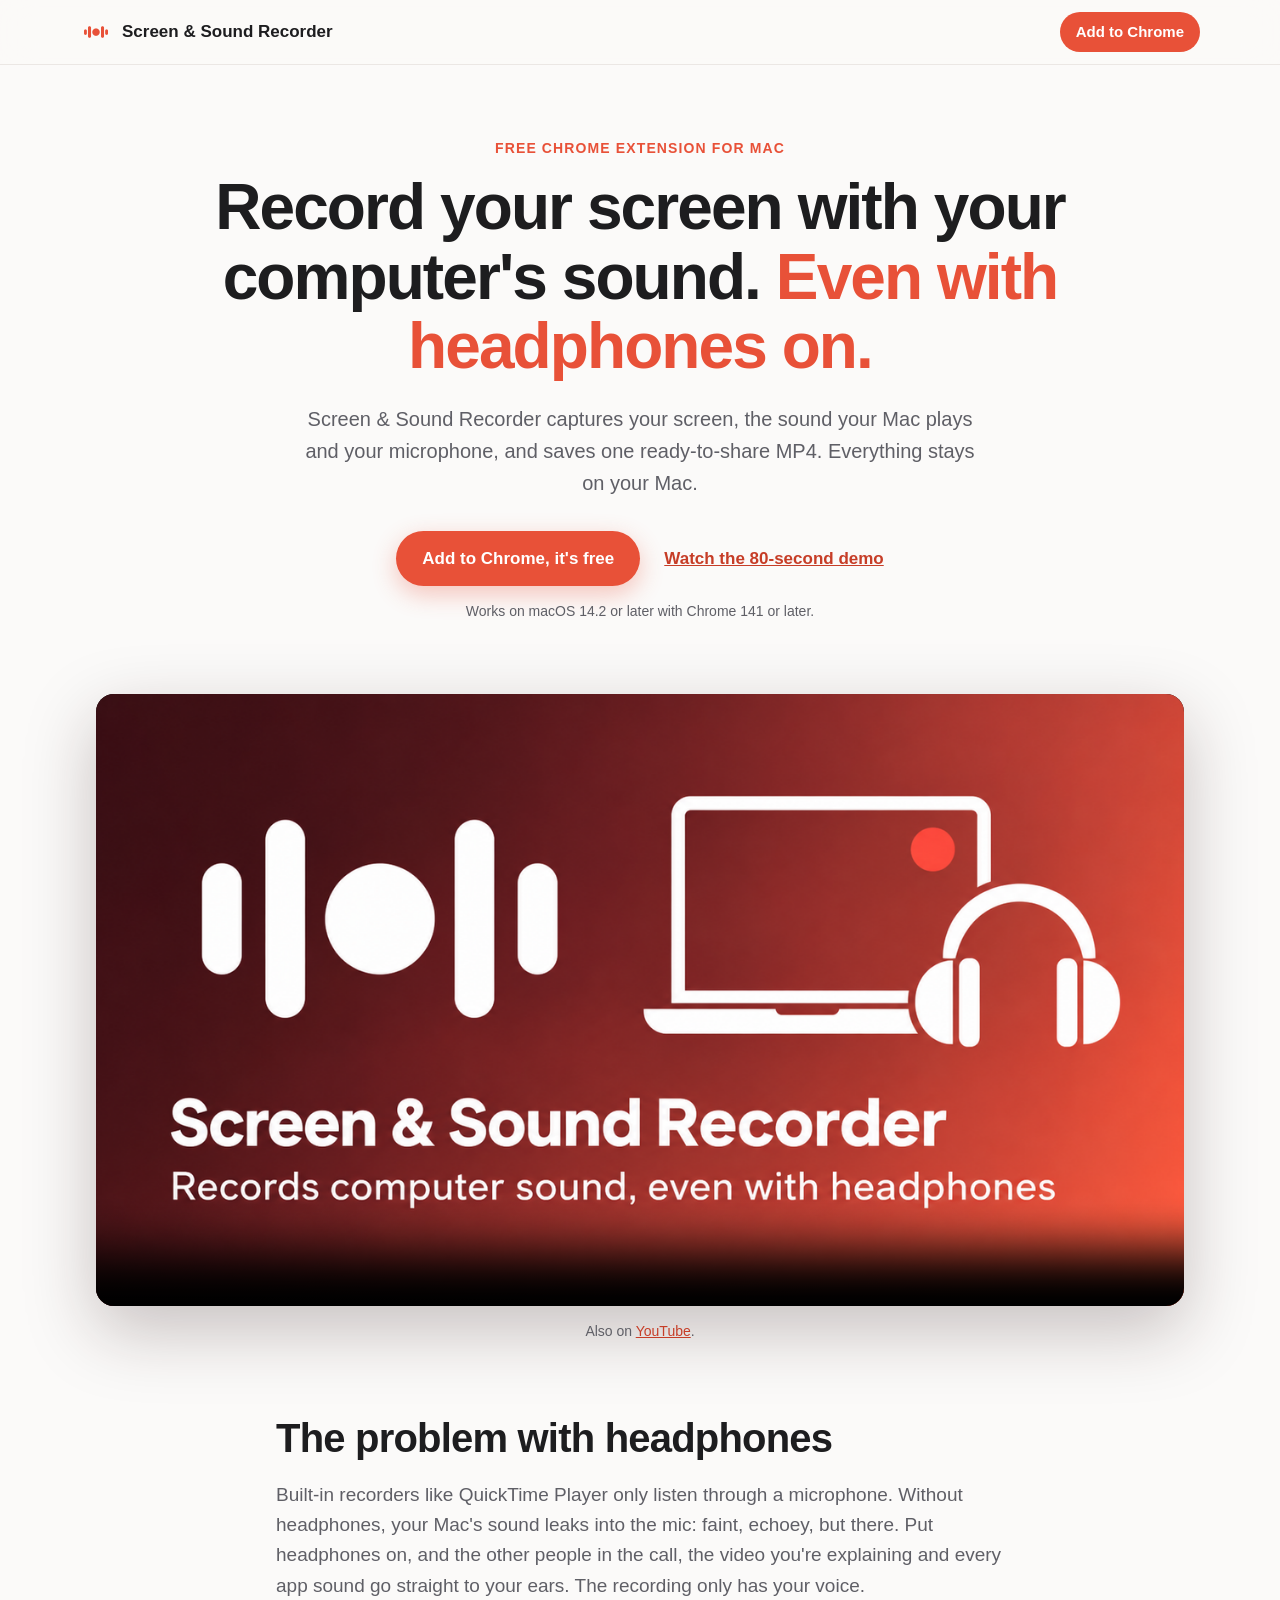
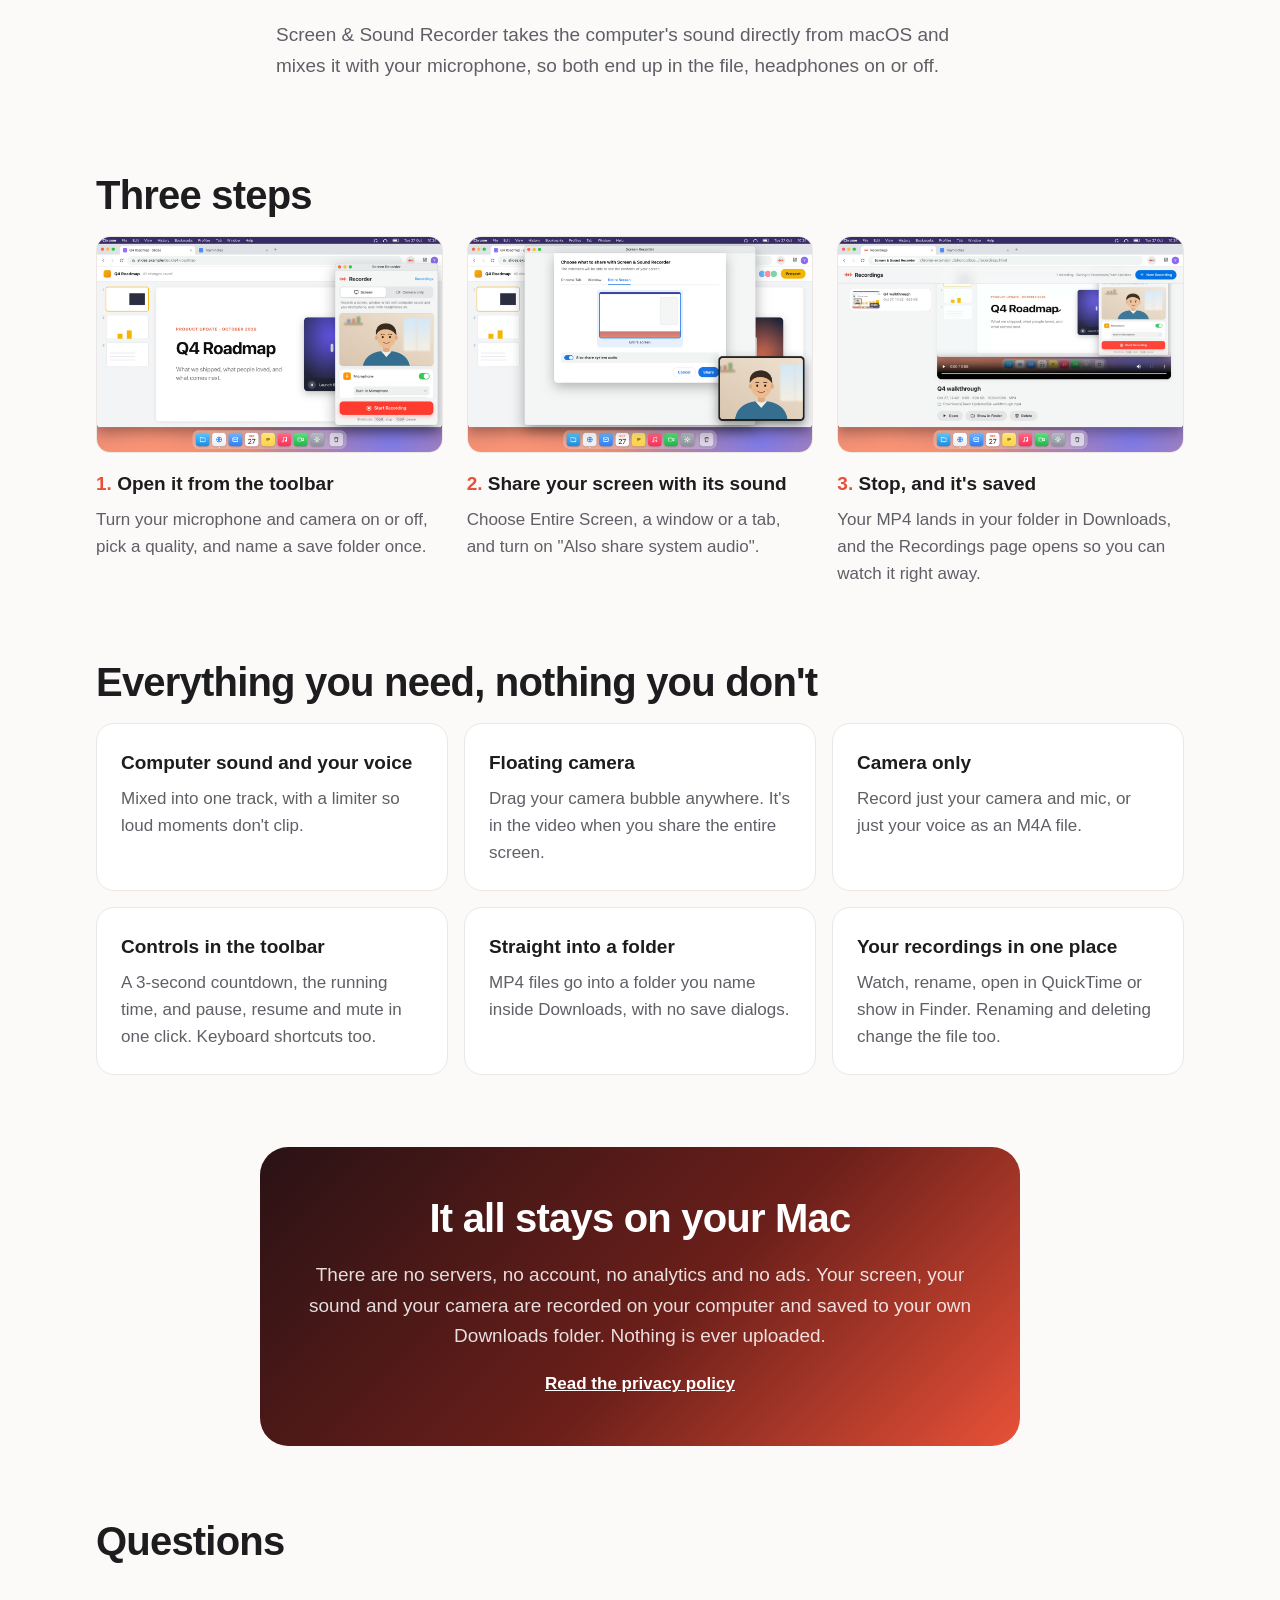
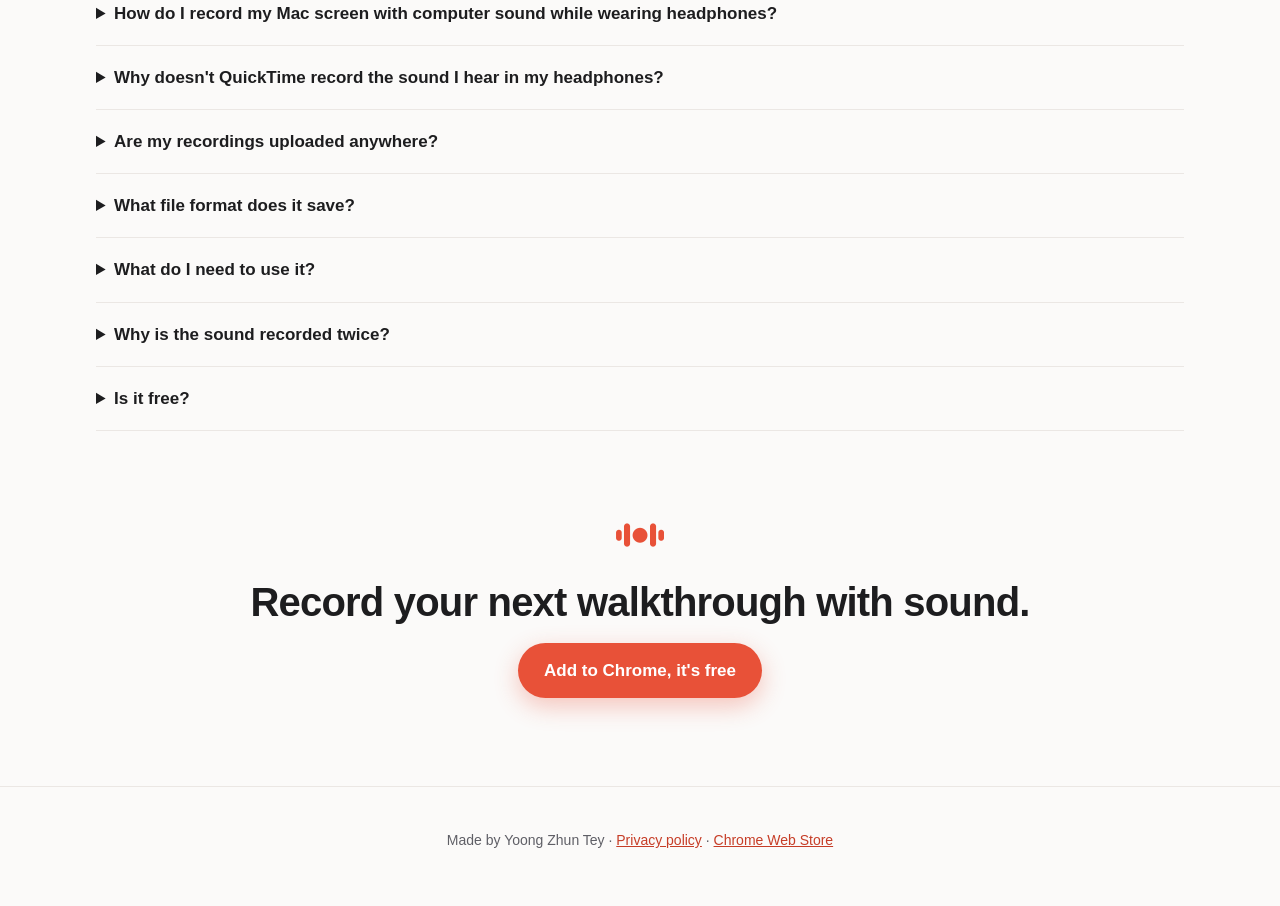
==== index.html @ b3337698 "Add the Screen & Sound Recorder landing page One page with the demo video, how it works, features, t" ====
<!doctype html>
<html lang="en">
<head>
  <meta charset="utf-8">
  <meta name="viewport" content="width=device-width, initial-scale=1">
  <title>Screen &amp; Sound Recorder: Mac Screen Recorder with Computer Sound</title>
  <meta name="description" content="A free Chrome extension for Mac that records your screen together with your computer's sound and your microphone, even with headphones on. Saves MP4 files on your Mac. Nothing is uploaded.">
  <link rel="canonical" href="https://yz-01.github.io/screen-and-sound-recorder/">
  <link rel="icon" href="assets/icon.png">
  <meta name="theme-color" content="#e85138">

  <meta property="og:type" content="website">
  <meta property="og:title" content="Screen &amp; Sound Recorder: record your Mac screen with computer sound">
  <meta property="og:description" content="Records your screen, your computer's sound and your microphone, even with headphones on. Free, and everything stays on your Mac.">
  <meta property="og:url" content="https://yz-01.github.io/screen-and-sound-recorder/">
  <meta property="og:image" content="https://yz-01.github.io/screen-and-sound-recorder/assets/og-image.png">
  <meta name="twitter:card" content="summary_large_image">

  <link rel="stylesheet" href="style.css">

  <script type="application/ld+json">
  {
    "@context": "https://schema.org",
    "@type": "SoftwareApplication",
    "name": "Screen & Sound Recorder",
    "applicationCategory": "MultimediaApplication",
    "applicationSubCategory": "Screen recorder",
    "operatingSystem": "macOS 14.2 or later, Google Chrome 141 or later",
    "description": "A Chrome extension for Mac that records the screen together with the computer's sound and the microphone, even with headphones on, and saves MP4 files on the computer.",
    "url": "https://yz-01.github.io/screen-and-sound-recorder/",
    "downloadUrl": "https://chromewebstore.google.com/detail/gemaaokegkngogofohbmpjndjohbkkob",
    "image": "https://yz-01.github.io/screen-and-sound-recorder/assets/og-image.png",
    "author": { "@type": "Person", "name": "Yoong Zhun Tey" },
    "offers": { "@type": "Offer", "price": "0", "priceCurrency": "USD" }
  }
  </script>
  <script type="application/ld+json">
  {
    "@context": "https://schema.org",
    "@type": "FAQPage",
    "mainEntity": [
      {
        "@type": "Question",
        "name": "How do I record my Mac screen with computer sound while wearing headphones?",
        "acceptedAnswer": { "@type": "Answer", "text": "Install Screen & Sound Recorder from the Chrome Web Store, click its toolbar icon, press Start Recording, choose Entire Screen in Chrome's picker and turn on Also share system audio. The computer's sound is captured directly and mixed with your microphone, so it is recorded even when it only plays in your headphones." }
      },
      {
        "@type": "Question",
        "name": "Why doesn't QuickTime record the sound I hear in my headphones?",
        "acceptedAnswer": { "@type": "Answer", "text": "QuickTime Player, and the Screenshot toolbar before macOS 27, record sound only through a microphone. With headphones on, the computer's sound never reaches the microphone, so it is missing from the recording. macOS 27 adds an Include System Audio option to the Screenshot toolbar. Screen & Sound Recorder works on macOS 14.2 and later, mixes your microphone into the same file, and adds a floating camera window." }
      },
      {
        "@type": "Question",
        "name": "Are my recordings uploaded anywhere?",
        "acceptedAnswer": { "@type": "Answer", "text": "No. Recordings are saved as files in a folder you choose inside your Downloads folder. The extension has no servers, no account, no analytics and no ads, and nothing you record is sent anywhere." }
      },
      {
        "@type": "Question",
        "name": "What file format does it save?",
        "acceptedAnswer": { "@type": "Answer", "text": "MP4 with H.264 video and AAC audio, which plays in QuickTime and almost everywhere else. Recordings with only the microphone are saved as M4A audio files." }
      },
      {
        "@type": "Question",
        "name": "What do I need to use it?",
        "acceptedAnswer": { "@type": "Answer", "text": "A Mac with macOS 14.2 or later and Google Chrome 141 or later. The first time, turn on Google Chrome in System Settings, Privacy & Security, Screen & System Audio Recording, and allow the microphone and camera if you use them." }
      },
      {
        "@type": "Question",
        "name": "Is it free?",
        "acceptedAnswer": { "@type": "Answer", "text": "Yes. Screen & Sound Recorder is free on the Chrome Web Store." }
      }
    ]
  }
  </script>
</head>
<body>
  <header class="nav">
    <a class="brand" href="./"><img src="assets/icon.png" alt="" width="32" height="32">Screen &amp; Sound Recorder</a>
    <a class="button small" href="https://chromewebstore.google.com/detail/gemaaokegkngogofohbmpjndjohbkkob">Add to Chrome</a>
  </header>

  <main>
    <section class="hero">
      <p class="eyebrow">Free Chrome extension for Mac</p>
      <h1>Record your screen with your computer's sound. <span>Even with headphones on.</span></h1>
      <p class="lede">Screen &amp; Sound Recorder captures your screen, the sound your Mac plays and your microphone, and saves one ready-to-share MP4. Everything stays on your Mac.</p>
      <div class="actions">
        <a class="button" href="https://chromewebstore.google.com/detail/gemaaokegkngogofohbmpjndjohbkkob">Add to Chrome, it's free</a>
        <a class="link" href="#demo">Watch the 80-second demo</a>
      </div>
      <p class="fine">Works on macOS 14.2 or later with Chrome 141 or later.</p>
    </section>

    <section class="demo" id="demo">
      <video controls preload="metadata" playsinline poster="assets/og-image.png">
        <source src="assets/demo.mp4" type="video/mp4">
        <track kind="captions" src="assets/demo.vtt" srclang="en" label="English" default>
      </video>
      <p class="fine">Also on <a href="https://youtu.be/bHnrD9TamWk">YouTube</a>.</p>
    </section>

    <section class="problem">
      <h2>The problem with headphones</h2>
      <p>Built-in recorders like QuickTime Player only listen through a microphone. Without headphones, your Mac's sound leaks into the mic: faint, echoey, but there. Put headphones on, and the other people in the call, the video you're explaining and every app sound go straight to your ears. The recording only has your voice.</p>
      <p>Screen &amp; Sound Recorder takes the computer's sound directly from macOS and mixes it with your microphone, so both end up in the file, headphones on or off.</p>
    </section>

    <section class="steps">
      <h2>Three steps</h2>
      <ol>
        <li><img src="assets/1-recorder.jpg" alt="The recorder window with microphone, camera, save folder and quality settings" loading="lazy" width="1280" height="800"><h3>Open it from the toolbar</h3><p>Turn your microphone and camera on or off, pick a quality, and name a save folder once.</p></li>
        <li><img src="assets/2-picker.jpg" alt="Chrome's screen picker with the Also share system audio switch turned on" loading="lazy" width="1280" height="800"><h3>Share your screen with its sound</h3><p>Choose Entire Screen, a window or a tab, and turn on "Also share system audio".</p></li>
        <li><img src="assets/5-recordings.jpg" alt="The Recordings page playing a saved recording" loading="lazy" width="1280" height="800"><h3>Stop, and it's saved</h3><p>Your MP4 lands in your folder in Downloads, and the Recordings page opens so you can watch it right away.</p></li>
      </ol>
    </section>

    <section class="features">
      <h2>Everything you need, nothing you don't</h2>
      <div class="grid">
        <div><h3>Computer sound and your voice</h3><p>Mixed into one track, with a limiter so loud moments don't clip.</p></div>
        <div><h3>Floating camera</h3><p>Drag your camera bubble anywhere. It's in the video when you share the entire screen.</p></div>
        <div><h3>Camera only</h3><p>Record just your camera and mic, or just your voice as an M4A file.</p></div>
        <div><h3>Controls in the toolbar</h3><p>A 3-second countdown, the running time, and pause, resume and mute in one click. Keyboard shortcuts too.</p></div>
        <div><h3>Straight into a folder</h3><p>MP4 files go into a folder you name inside Downloads, with no save dialogs.</p></div>
        <div><h3>Your recordings in one place</h3><p>Watch, rename, open in QuickTime or show in Finder. Renaming and deleting change the file too.</p></div>
      </div>
    </section>

    <section class="private">
      <h2>It all stays on your Mac</h2>
      <p>There are no servers, no account, no analytics and no ads. Your screen, your sound and your camera are recorded on your computer and saved to your own Downloads folder. Nothing is ever uploaded.</p>
      <a class="link" href="https://yz-01.github.io/chrome-extension-privacy/screen-and-sound-recorder.html">Read the privacy policy</a>
    </section>

    <section class="faq">
      <h2>Questions</h2>
      <details><summary>How do I record my Mac screen with computer sound while wearing headphones?</summary><p>Install Screen &amp; Sound Recorder, click its toolbar icon and press Start Recording. In Chrome's picker, choose Entire Screen and turn on "Also share system audio". The computer's sound is captured directly and mixed with your microphone, so it's recorded even when it only plays in your headphones.</p></details>
      <details><summary>Why doesn't QuickTime record the sound I hear in my headphones?</summary><p>QuickTime Player, and the Screenshot toolbar before macOS 27, record sound only through a microphone. With headphones on, the computer's sound never reaches the microphone. macOS 27 adds an "Include System Audio" option to the Screenshot toolbar. Screen &amp; Sound Recorder works on macOS 14.2 and later, mixes your microphone into the same file, and adds a floating camera window.</p></details>
      <details><summary>Are my recordings uploaded anywhere?</summary><p>No. Recordings are saved as files in a folder you choose inside Downloads. Nothing you record is sent anywhere.</p></details>
      <details><summary>What file format does it save?</summary><p>MP4 with H.264 video and AAC audio, which plays in QuickTime and almost everywhere else. Microphone-only recordings are saved as M4A.</p></details>
      <details><summary>What do I need to use it?</summary><p>A Mac with macOS 14.2 or later and Google Chrome 141 or later. The first time, turn on Google Chrome in System Settings → Privacy &amp; Security → Screen &amp; System Audio Recording, and allow the microphone and camera if you use them.</p></details>
      <details><summary>Why is the sound recorded twice?</summary><p>With the microphone on and sound playing through your speakers, the mic hears the speakers too. Headphones give the cleanest result.</p></details>
      <details><summary>Is it free?</summary><p>Yes, it's free on the Chrome Web Store.</p></details>
    </section>

    <section class="cta">
      <img src="assets/icon.png" alt="" width="64" height="64">
      <h2>Record your next walkthrough with sound.</h2>
      <a class="button" href="https://chromewebstore.google.com/detail/gemaaokegkngogofohbmpjndjohbkkob">Add to Chrome, it's free</a>
    </section>
  </main>

  <footer>
    <p>Made by Yoong Zhun Tey · <a href="https://yz-01.github.io/chrome-extension-privacy/screen-and-sound-recorder.html">Privacy policy</a> · <a href="https://chromewebstore.google.com/detail/gemaaokegkngogofohbmpjndjohbkkob">Chrome Web Store</a></p>
  </footer>
</body>
</html>
---- style.css ----
:root {
  color-scheme: light dark;
  --bg: #fbfaf9;
  --surface: #ffffff;
  --text: #1d1d1f;
  --muted: #5f5f66;
  --line: #ebe7e4;
  --coral: #e85138;
  --coral-dark: #c63d27;
  --maroon: #2a1215;
  --radius: 18px;
}

@media (prefers-color-scheme: dark) {
  :root {
    --bg: #141213;
    --surface: #1e1b1c;
    --text: #f5f3f2;
    --muted: #a8a3a1;
    --line: #2f2a2b;
    --coral: #ff6b4f;
    --coral-dark: #ff8a73;
  }
}

* {
  box-sizing: border-box;
}

html {
  scroll-behavior: smooth;
}

body {
  margin: 0;
  background: var(--bg);
  color: var(--text);
  font: 17px/1.6 -apple-system, BlinkMacSystemFont, "SF Pro Text", "Segoe UI", Roboto, sans-serif;
  -webkit-font-smoothing: antialiased;
}

a {
  color: var(--coral-dark);
}

img,
video {
  display: block;
  max-width: 100%;
  height: auto;
}

.nav {
  position: sticky;
  top: 0;
  z-index: 5;
  display: flex;
  align-items: center;
  justify-content: space-between;
  gap: 16px;
  padding: 12px max(16px, calc((100vw - 1120px) / 2));
  background: color-mix(in srgb, var(--bg) 86%, transparent);
  backdrop-filter: saturate(180%) blur(16px);
  border-bottom: 1px solid var(--line);
}

.brand {
  display: flex;
  align-items: center;
  gap: 10px;
  color: var(--text);
  font-weight: 700;
  text-decoration: none;
}

main > section {
  max-width: 1120px;
  margin: 0 auto;
  padding: 72px 16px 0;
}

.hero {
  text-align: center;
}

.eyebrow {
  margin: 0 0 14px;
  color: var(--coral);
  font-size: 14px;
  font-weight: 700;
  letter-spacing: 0.08em;
  text-transform: uppercase;
}

h1 {
  max-width: 880px;
  margin: 0 auto;
  font-size: clamp(36px, 6vw, 64px);
  line-height: 1.08;
  letter-spacing: -0.03em;
}

h1 span {
  color: var(--coral);
}

h2 {
  margin: 0 0 18px;
  font-size: clamp(28px, 4vw, 40px);
  line-height: 1.15;
  letter-spacing: -0.02em;
}

h3 {
  margin: 0 0 6px;
  font-size: 19px;
}

.lede {
  max-width: 680px;
  margin: 22px auto 0;
  color: var(--muted);
  font-size: 20px;
}

.actions {
  display: flex;
  flex-wrap: wrap;
  align-items: center;
  justify-content: center;
  gap: 14px 24px;
  margin-top: 32px;
}

.button {
  display: inline-block;
  padding: 14px 26px;
  border-radius: 999px;
  background: var(--coral);
  color: #fff;
  font-weight: 700;
  text-decoration: none;
  box-shadow: 0 8px 24px color-mix(in srgb, var(--coral) 32%, transparent);
  transition: transform 120ms ease, filter 120ms ease;
}

.button:hover {
  filter: brightness(1.06);
  transform: translateY(-1px);
}

.button.small {
  flex: none;
  padding: 8px 16px;
  font-size: 15px;
  white-space: nowrap;
  box-shadow: none;
}

.link {
  font-weight: 600;
}

.fine {
  margin: 14px 0 0;
  color: var(--muted);
  font-size: 14px;
}

.demo {
  text-align: center;
}

.demo video {
  width: 100%;
  border-radius: var(--radius);
  background: #000;
  box-shadow: 0 24px 70px rgba(42, 18, 21, 0.25);
}

.problem,
.private {
  max-width: 760px !important;
}

.problem p,
.private p {
  color: var(--muted);
  font-size: 19px;
}

.steps ol {
  display: grid;
  grid-template-columns: repeat(3, minmax(0, 1fr));
  gap: 24px;
  margin: 0;
  padding: 0;
  list-style: none;
  counter-reset: step;
}

.steps li {
  counter-increment: step;
}

.steps img {
  margin-bottom: 16px;
  border: 1px solid var(--line);
  border-radius: 14px;
}

.steps h3::before {
  content: counter(step) ". ";
  color: var(--coral);
}

.steps p,
.grid p {
  margin: 0;
  color: var(--muted);
}

.grid {
  display: grid;
  grid-template-columns: repeat(3, minmax(0, 1fr));
  gap: 16px;
}

.grid > div {
  padding: 24px;
  border: 1px solid var(--line);
  border-radius: var(--radius);
  background: var(--surface);
}

.private {
  padding: 48px 32px !important;
  margin-top: 72px !important;
  border-radius: 28px;
  background: linear-gradient(135deg, var(--maroon), #6b1f1a 55%, var(--coral));
  color: #fff;
  text-align: center;
}

.private p {
  color: rgba(255, 255, 255, 0.86);
}

.private .link {
  color: #fff;
}

.faq details {
  border-bottom: 1px solid var(--line);
}

.faq summary {
  padding: 18px 0;
  font-weight: 650;
  cursor: pointer;
}

.faq details p {
  margin: 0 0 20px;
  color: var(--muted);
}

.cta {
  display: flex;
  flex-direction: column;
  align-items: center;
  text-align: center;
}

.cta img {
  margin-bottom: 12px;
}

footer {
  margin-top: 88px;
  padding: 28px 16px 40px;
  border-top: 1px solid var(--line);
  color: var(--muted);
  font-size: 14px;
  text-align: center;
}

@media (max-width: 820px) {
  .brand {
    font-size: 15px;
    line-height: 1.2;
  }

  .steps ol,
  .grid {
    grid-template-columns: minmax(0, 1fr);
  }

  main > section {
    padding-top: 56px;
  }

  .private {
    margin: 56px 16px 0 !important;
    padding: 36px 22px !important;
  }
}
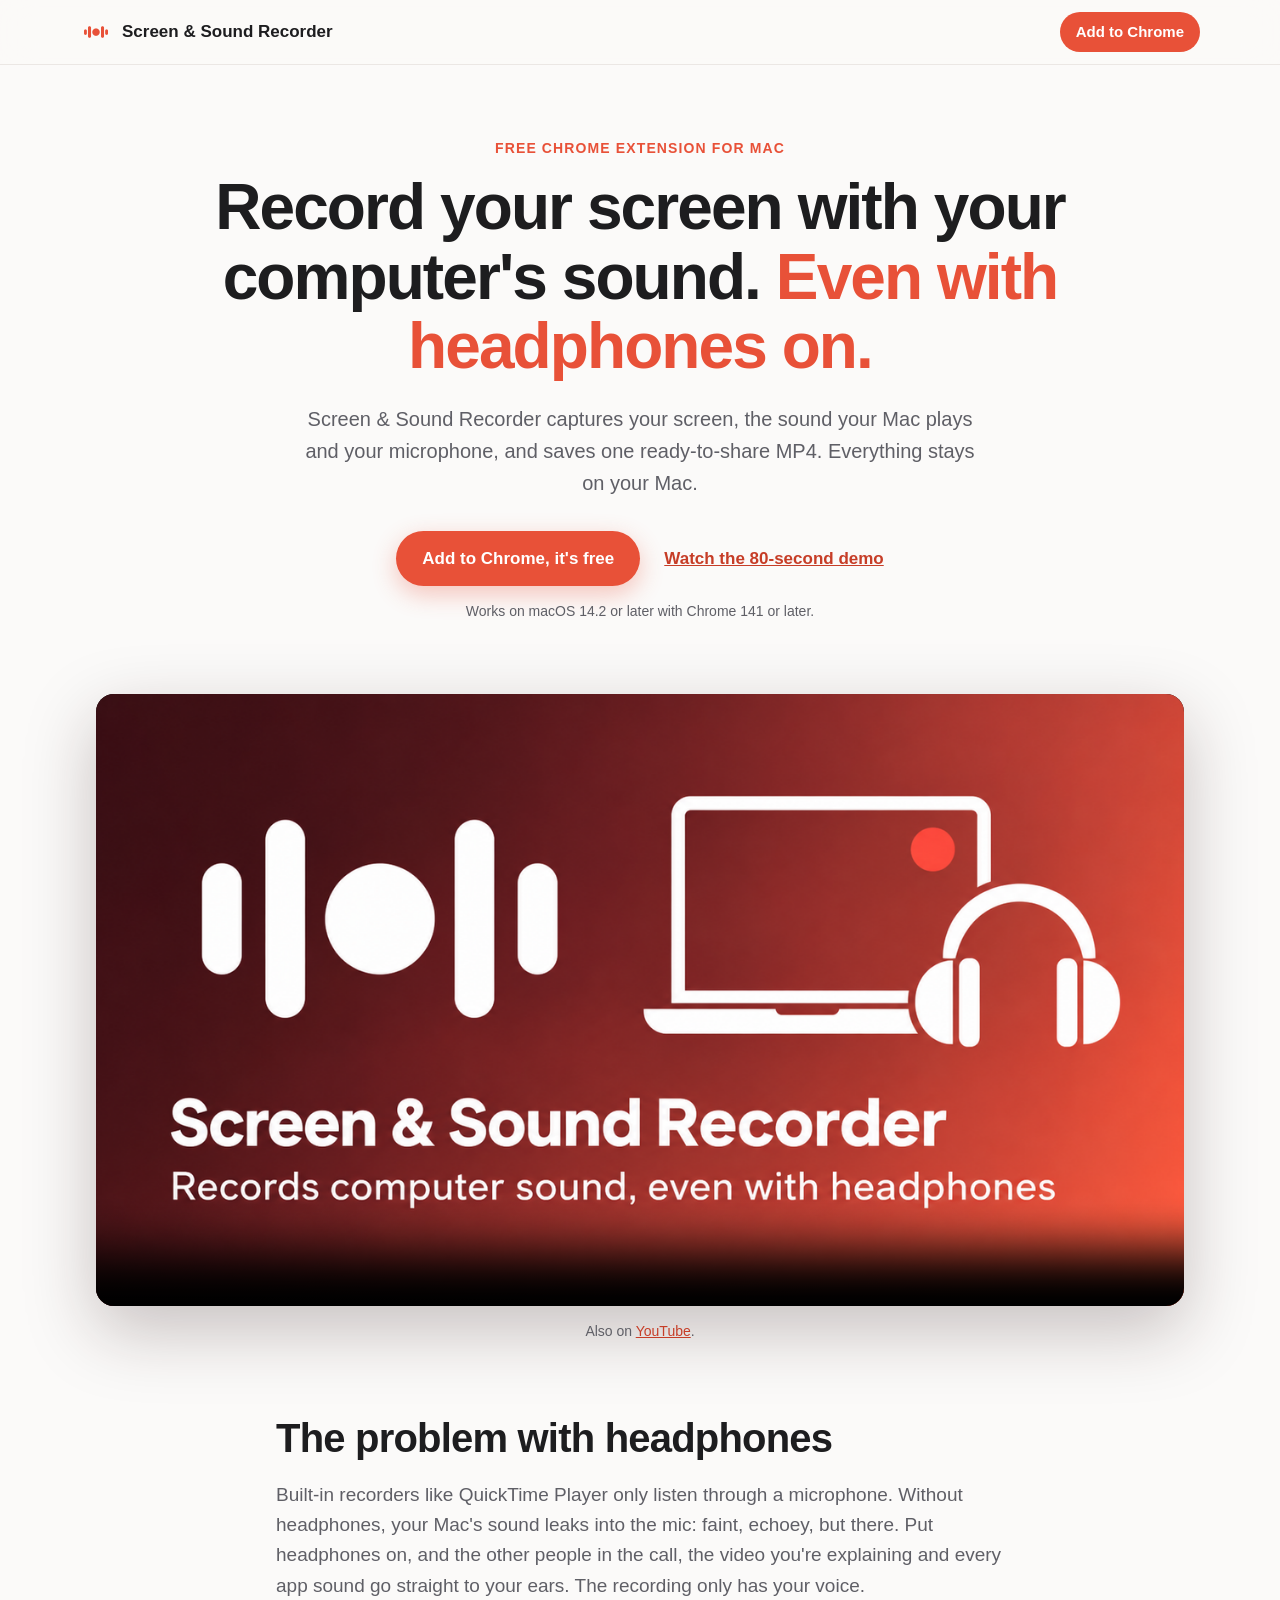
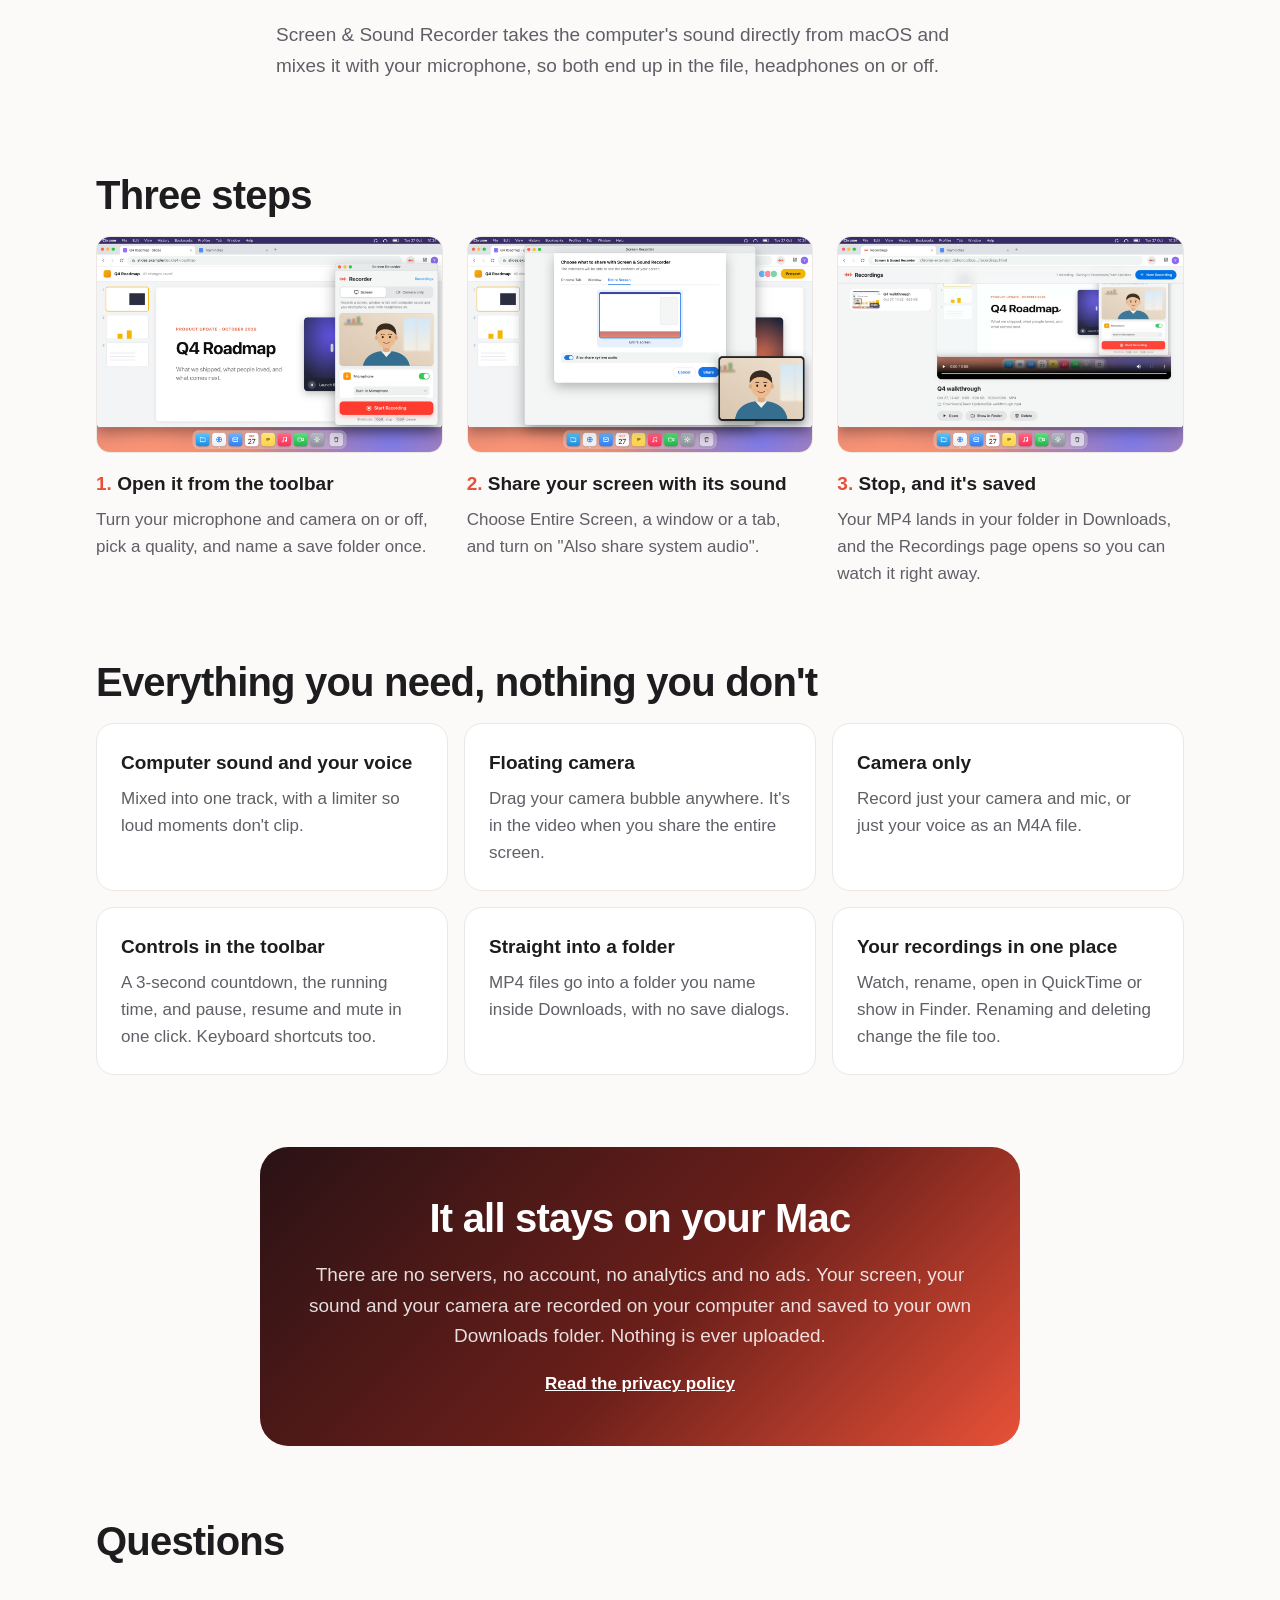
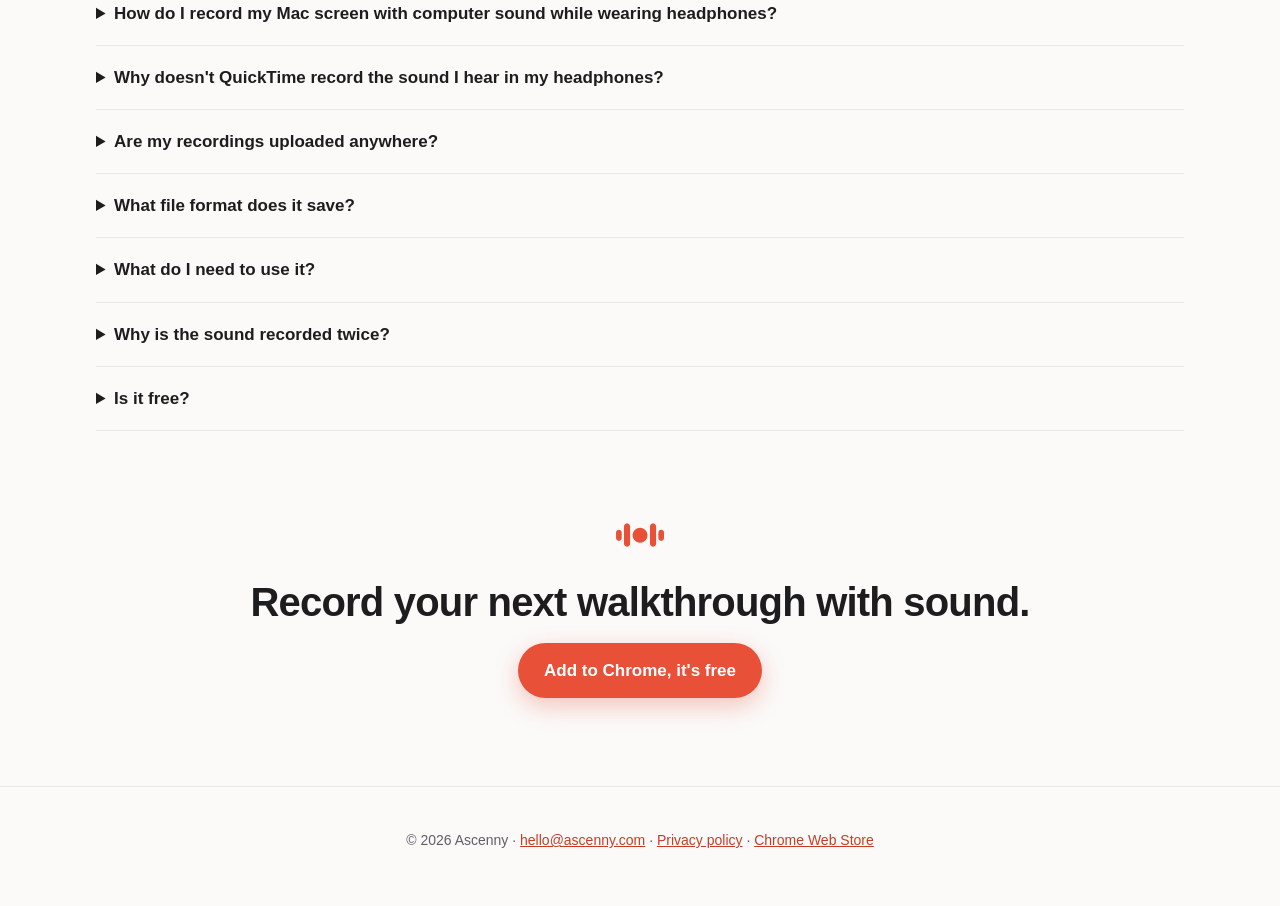
==== commit 63deaa6e: "Move the site to recorder.ascenny.com and add the privacy policy page" ====
--- a/index.html
+++ b/index.html
@@ -5,15 +5,19 @@
   <meta name="viewport" content="width=device-width, initial-scale=1">
   <title>Screen &amp; Sound Recorder: Mac Screen Recorder with Computer Sound</title>
   <meta name="description" content="A free Chrome extension for Mac that records your screen together with your computer's sound and your microphone, even with headphones on. Saves MP4 files on your Mac. Nothing is uploaded.">
-  <link rel="canonical" href="https://yz-01.github.io/screen-and-sound-recorder/">
+  <link rel="canonical" href="https://recorder.ascenny.com/">
   <link rel="icon" href="assets/icon.png">
   <meta name="theme-color" content="#e85138">
+  <meta name="google-site-verification" content="YSQ5Jq_ml2Qtj5ojfjrt6Lt0r9lwk-wm19f7A6BA2YM">
+  <script>
+    if (location.hostname === 'yz-01.github.io') location.replace('https://recorder.ascenny.com' + location.pathname.replace(/^\/screen-and-sound-recorder/, '') + location.hash);
+  </script>
 
   <meta property="og:type" content="website">
   <meta property="og:title" content="Screen &amp; Sound Recorder: record your Mac screen with computer sound">
   <meta property="og:description" content="Records your screen, your computer's sound and your microphone, even with headphones on. Free, and everything stays on your Mac.">
-  <meta property="og:url" content="https://yz-01.github.io/screen-and-sound-recorder/">
-  <meta property="og:image" content="https://yz-01.github.io/screen-and-sound-recorder/assets/og-image.png">
+  <meta property="og:url" content="https://recorder.ascenny.com/">
+  <meta property="og:image" content="https://recorder.ascenny.com/assets/og-image.png">
   <meta name="twitter:card" content="summary_large_image">
 
   <link rel="stylesheet" href="style.css">
@@ -27,10 +31,11 @@
     "applicationSubCategory": "Screen recorder",
     "operatingSystem": "macOS 14.2 or later, Google Chrome 141 or later",
     "description": "A Chrome extension for Mac that records the screen together with the computer's sound and the microphone, even with headphones on, and saves MP4 files on the computer.",
-    "url": "https://yz-01.github.io/screen-and-sound-recorder/",
+    "url": "https://recorder.ascenny.com/",
     "downloadUrl": "https://chromewebstore.google.com/detail/gemaaokegkngogofohbmpjndjohbkkob",
-    "image": "https://yz-01.github.io/screen-and-sound-recorder/assets/og-image.png",
+    "image": "https://recorder.ascenny.com/assets/og-image.png",
     "author": { "@type": "Person", "name": "Yoong Zhun Tey" },
+    "publisher": { "@type": "Organization", "name": "Ascenny", "email": "hello@ascenny.com" },
     "offers": { "@type": "Offer", "price": "0", "priceCurrency": "USD" }
   }
   </script>
@@ -129,7 +134,7 @@
     <section class="private">
       <h2>It all stays on your Mac</h2>
       <p>There are no servers, no account, no analytics and no ads. Your screen, your sound and your camera are recorded on your computer and saved to your own Downloads folder. Nothing is ever uploaded.</p>
-      <a class="link" href="https://yz-01.github.io/chrome-extension-privacy/screen-and-sound-recorder.html">Read the privacy policy</a>
+      <a class="link" href="/privacy">Read the privacy policy</a>
     </section>
 
     <section class="faq">
@@ -151,7 +156,7 @@
   </main>
 
   <footer>
-    <p>Made by Yoong Zhun Tey · <a href="https://yz-01.github.io/chrome-extension-privacy/screen-and-sound-recorder.html">Privacy policy</a> · <a href="https://chromewebstore.google.com/detail/gemaaokegkngogofohbmpjndjohbkkob">Chrome Web Store</a></p>
+    <p>© 2026 Ascenny · <a href="mailto:hello@ascenny.com">hello@ascenny.com</a> · <a href="/privacy">Privacy policy</a> · <a href="https://chromewebstore.google.com/detail/gemaaokegkngogofohbmpjndjohbkkob">Chrome Web Store</a></p>
   </footer>
 </body>
 </html>
--- a/style.css
+++ b/style.css
@@ -276,6 +276,54 @@
   margin-bottom: 12px;
 }
 
+.doc {
+  max-width: 760px;
+  margin: 0 auto;
+  padding: 56px 16px 0;
+}
+
+.doc h1 {
+  margin: 0;
+  font-size: clamp(32px, 5vw, 44px);
+}
+
+.doc h2 {
+  margin: 40px 0 12px;
+  font-size: 24px;
+}
+
+.doc .updated {
+  margin: 10px 0 28px;
+  color: var(--muted);
+  font-size: 15px;
+}
+
+.doc li {
+  margin: 6px 0;
+}
+
+.doc .table {
+  overflow-x: auto;
+}
+
+.doc table {
+  width: 100%;
+  border-collapse: collapse;
+  font-size: 15px;
+}
+
+.doc th,
+.doc td {
+  padding: 10px 12px;
+  border: 1px solid var(--line);
+  text-align: left;
+  vertical-align: top;
+}
+
+.doc th {
+  background: var(--surface);
+}
+
 footer {
   margin-top: 88px;
   padding: 28px 16px 40px;
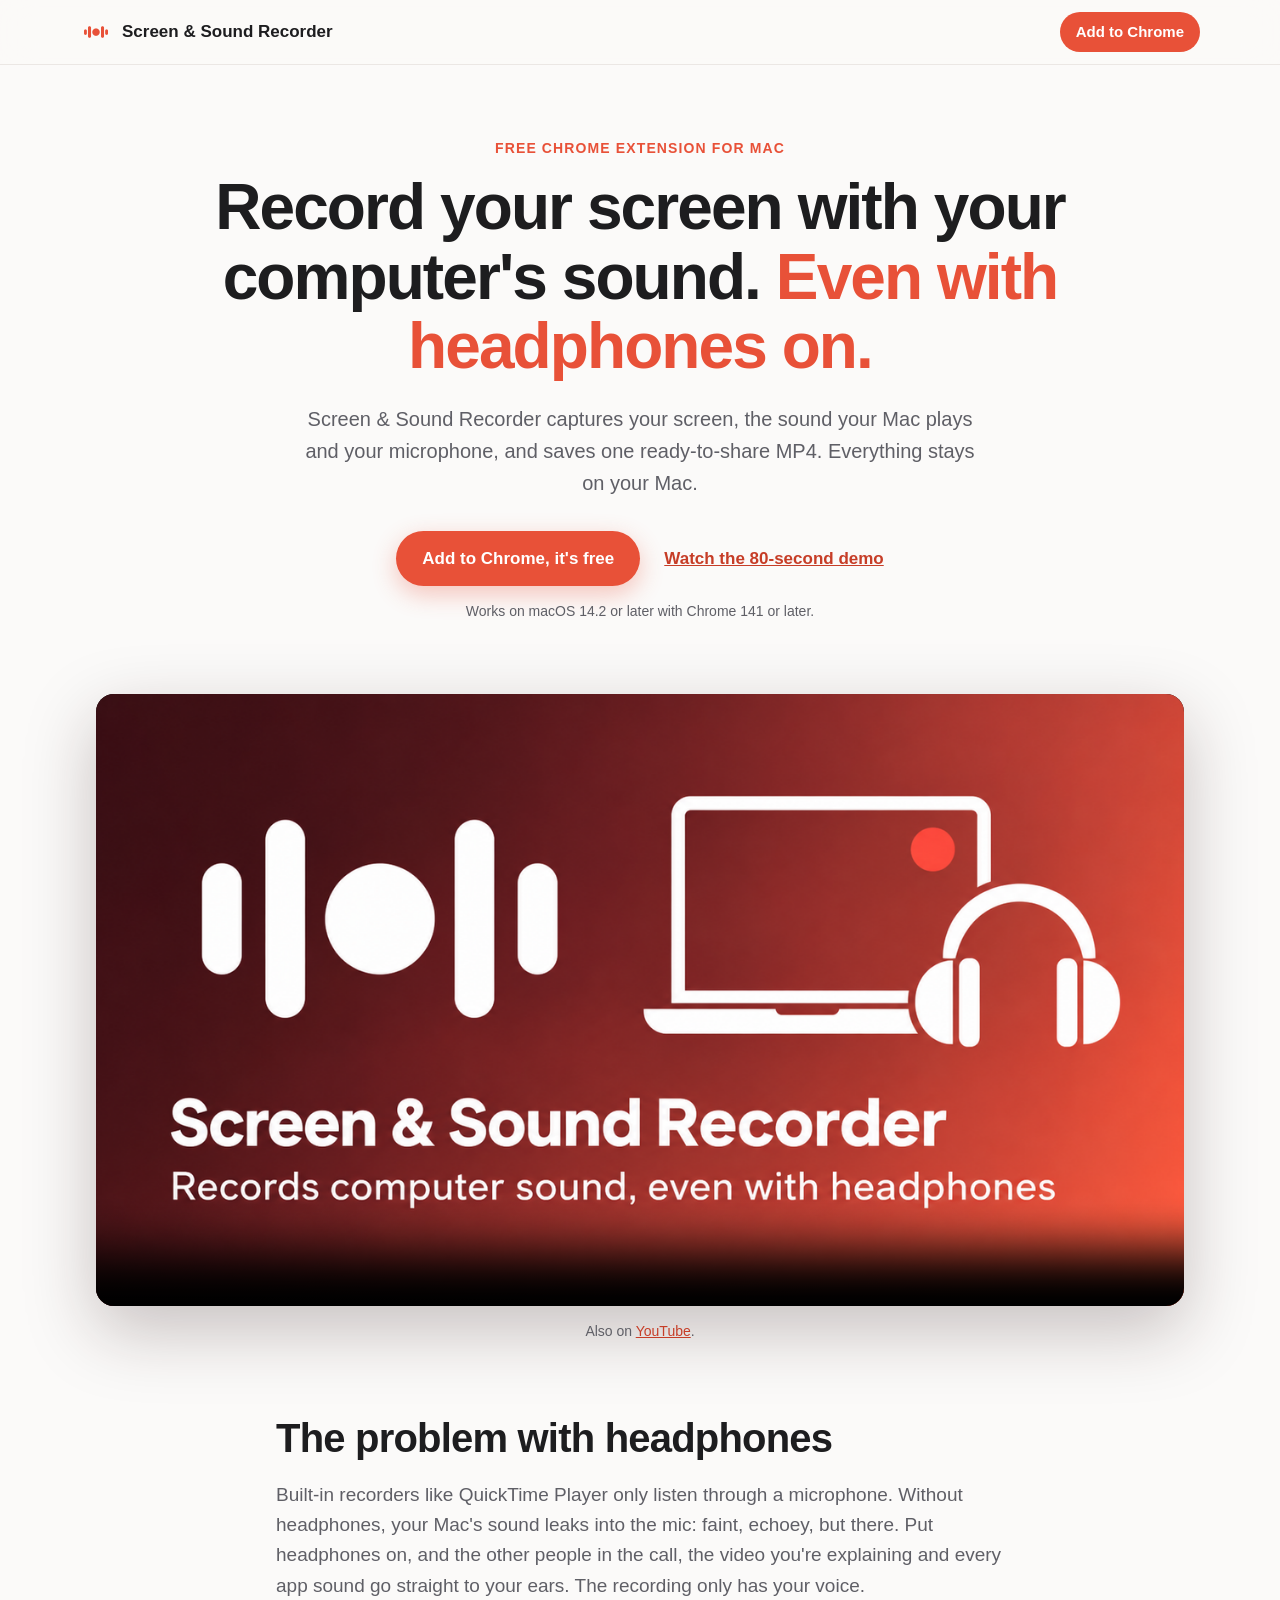
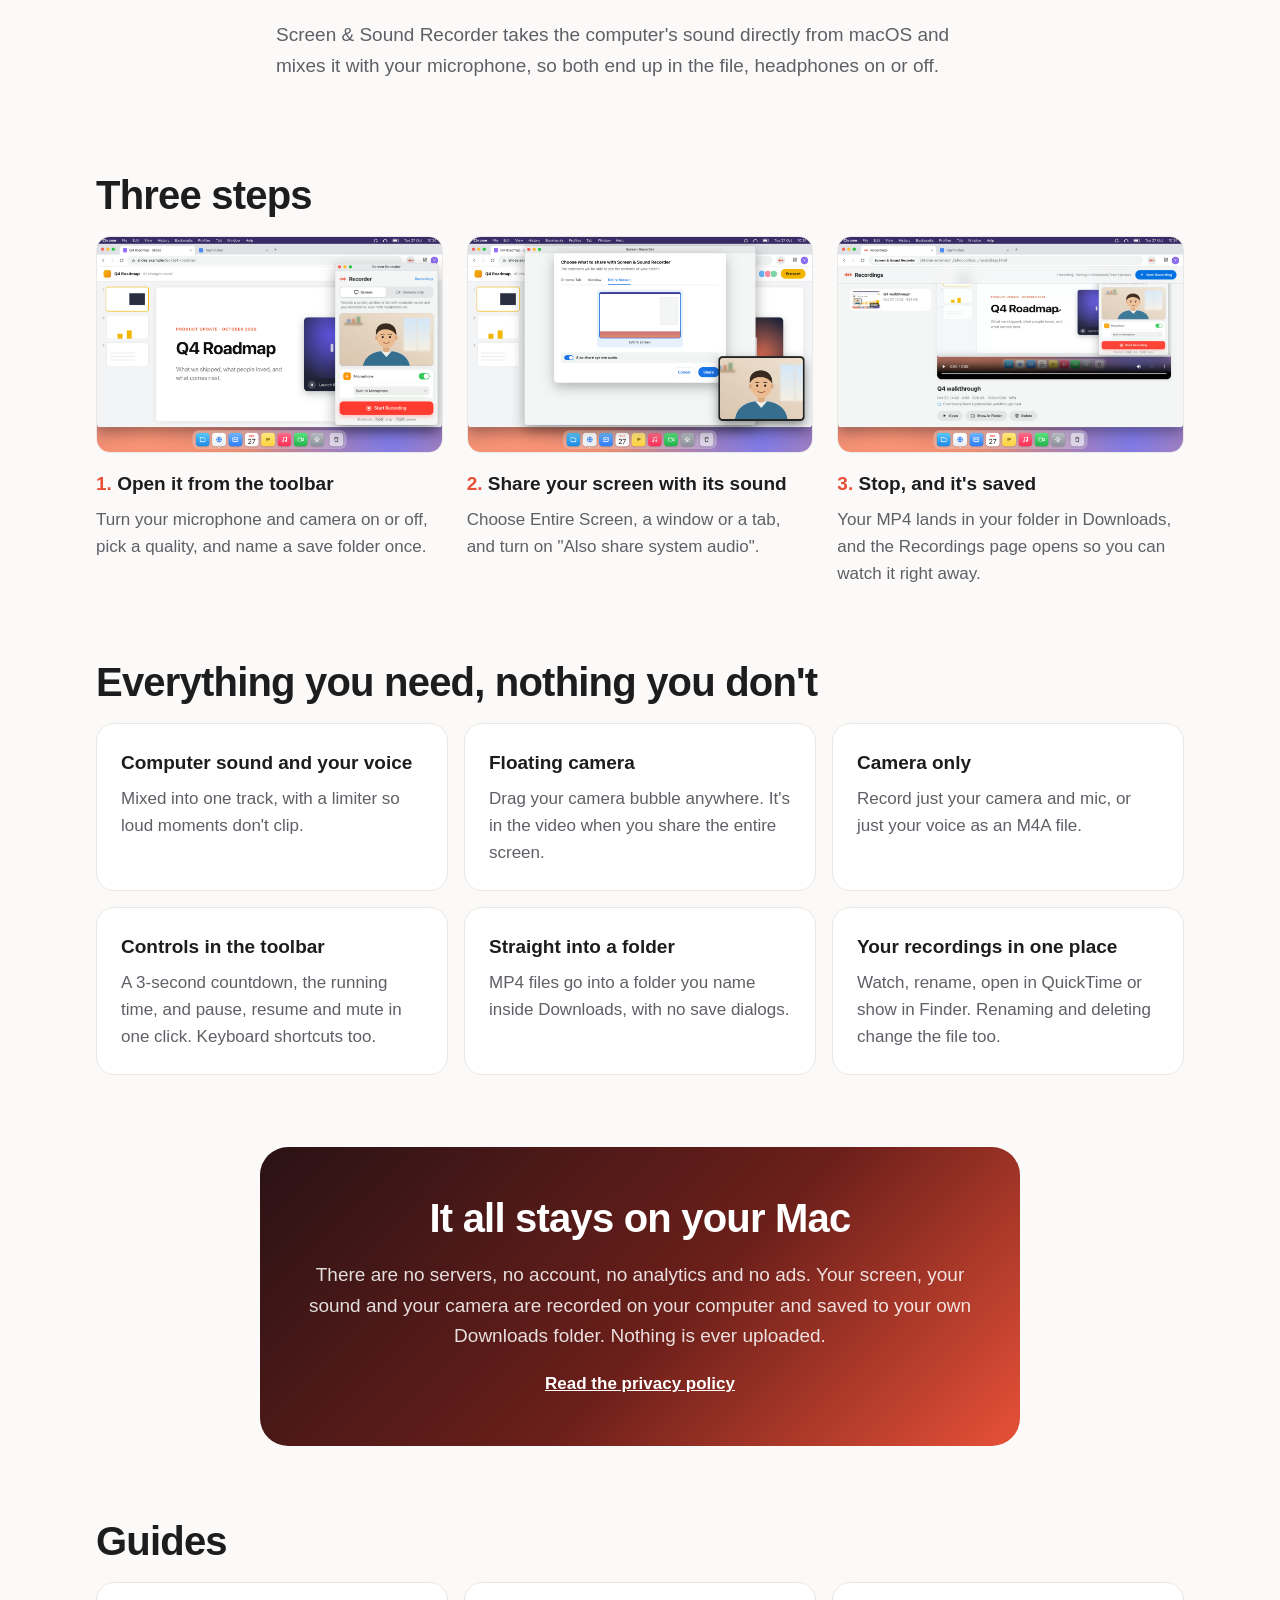
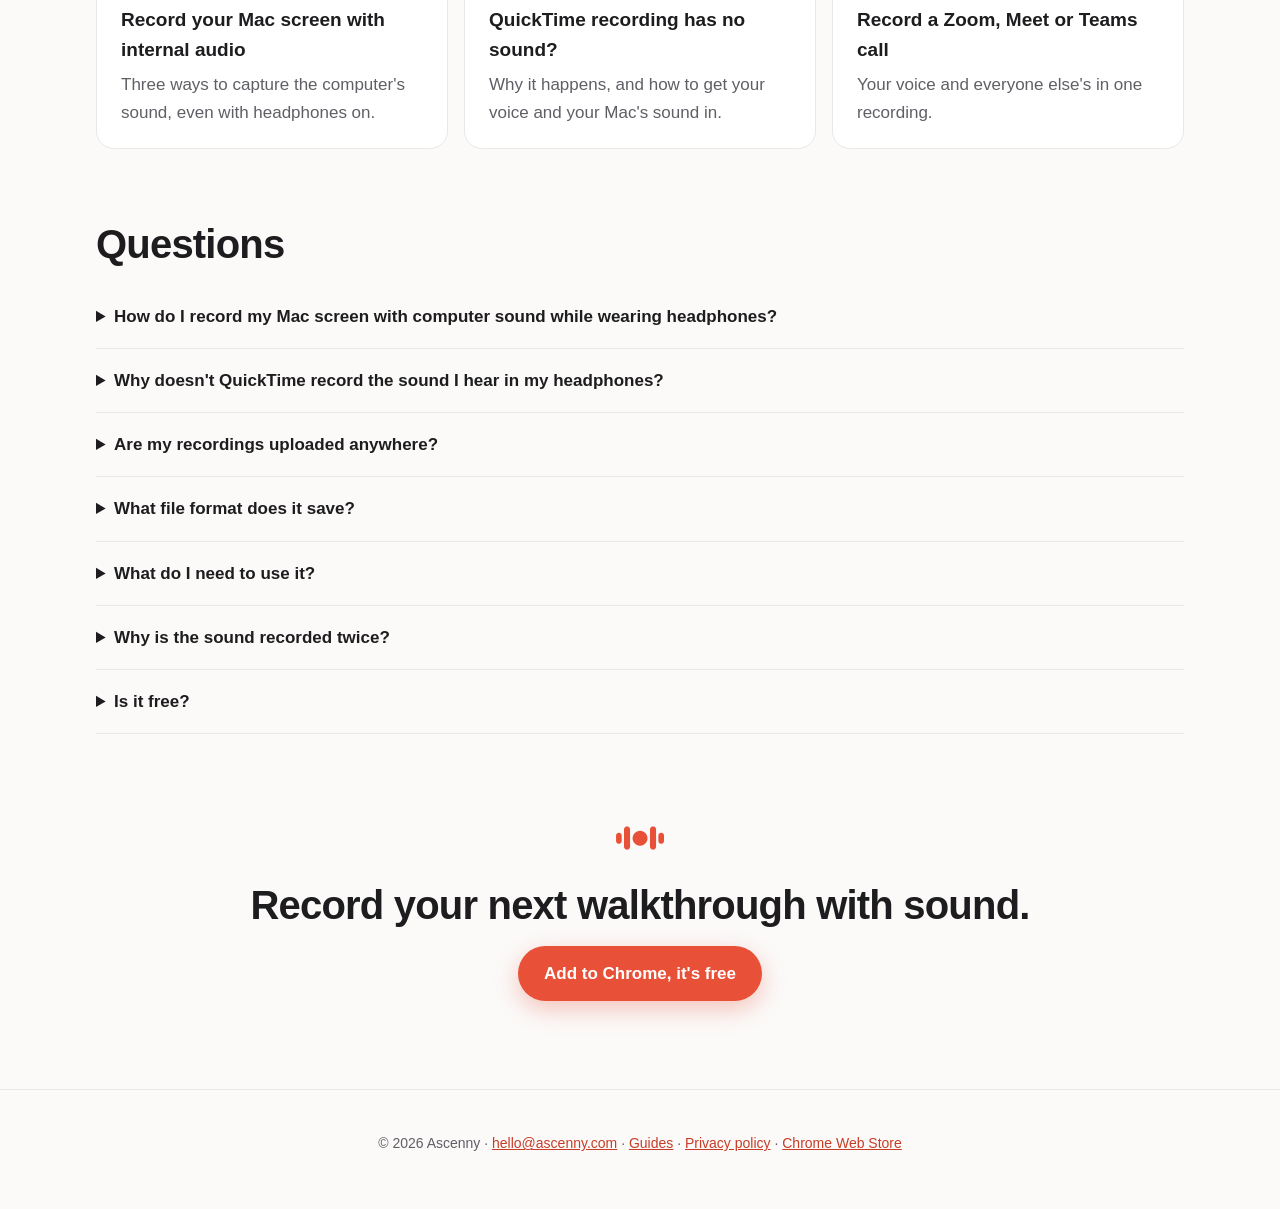
==== commit 5144b342: "Add three guides on recording a Mac screen with sound" ====
--- a/index.html
+++ b/index.html
@@ -8,10 +8,6 @@
   <link rel="canonical" href="https://recorder.ascenny.com/">
   <link rel="icon" href="assets/icon.png">
   <meta name="theme-color" content="#e85138">
-  <meta name="google-site-verification" content="YSQ5Jq_ml2Qtj5ojfjrt6Lt0r9lwk-wm19f7A6BA2YM">
-  <script>
-    if (location.hostname === 'yz-01.github.io') location.replace('https://recorder.ascenny.com' + location.pathname.replace(/^\/screen-and-sound-recorder/, '') + location.hash);
-  </script>
 
   <meta property="og:type" content="website">
   <meta property="og:title" content="Screen &amp; Sound Recorder: record your Mac screen with computer sound">
@@ -137,6 +133,15 @@
       <a class="link" href="/privacy">Read the privacy policy</a>
     </section>
 
+    <section class="guides">
+      <h2>Guides</h2>
+      <div class="grid">
+        <a class="card" href="/guides/record-mac-screen-with-internal-audio"><h3>Record your Mac screen with internal audio</h3><p>Three ways to capture the computer's sound, even with headphones on.</p></a>
+        <a class="card" href="/guides/quicktime-screen-recording-no-sound"><h3>QuickTime recording has no sound?</h3><p>Why it happens, and how to get your voice and your Mac's sound in.</p></a>
+        <a class="card" href="/guides/record-video-call-on-mac"><h3>Record a Zoom, Meet or Teams call</h3><p>Your voice and everyone else's in one recording.</p></a>
+      </div>
+    </section>
+
     <section class="faq">
       <h2>Questions</h2>
       <details><summary>How do I record my Mac screen with computer sound while wearing headphones?</summary><p>Install Screen &amp; Sound Recorder, click its toolbar icon and press Start Recording. In Chrome's picker, choose Entire Screen and turn on "Also share system audio". The computer's sound is captured directly and mixed with your microphone, so it's recorded even when it only plays in your headphones.</p></details>
@@ -156,7 +161,7 @@
   </main>
 
   <footer>
-    <p>© 2026 Ascenny · <a href="mailto:hello@ascenny.com">hello@ascenny.com</a> · <a href="/privacy">Privacy policy</a> · <a href="https://chromewebstore.google.com/detail/gemaaokegkngogofohbmpjndjohbkkob">Chrome Web Store</a></p>
+    <p>© 2026 Ascenny · <a href="mailto:hello@ascenny.com">hello@ascenny.com</a> · <a href="/guides">Guides</a> · <a href="/privacy">Privacy policy</a> · <a href="https://chromewebstore.google.com/detail/gemaaokegkngogofohbmpjndjohbkkob">Chrome Web Store</a></p>
   </footer>
 </body>
 </html>
--- a/style.css
+++ b/style.css
@@ -324,6 +324,89 @@
   background: var(--surface);
 }
 
+.doc h3 {
+  margin: 24px 0 6px;
+}
+
+.doc ol li,
+.doc ul li {
+  margin: 8px 0;
+}
+
+.crumbs {
+  margin: 0 0 12px;
+  font-size: 15px;
+  font-weight: 600;
+}
+
+.crumbs a {
+  text-decoration: none;
+}
+
+.answer {
+  margin: 0 0 8px;
+  padding: 4px 22px;
+  border-left: 4px solid var(--coral);
+  border-radius: 12px;
+  background: var(--surface);
+}
+
+.cta-box {
+  margin: 48px 0 8px;
+  padding: 32px 24px;
+  border-radius: 24px;
+  background: linear-gradient(135deg, var(--maroon), #6b1f1a 55%, var(--coral));
+  color: #fff;
+  text-align: center;
+}
+
+.cta-box h2 {
+  margin: 0 0 8px;
+}
+
+.cta-box p {
+  margin: 0 0 20px;
+  color: rgba(255, 255, 255, 0.86);
+}
+
+.cta-box .button {
+  background: #fff;
+  color: var(--maroon);
+  box-shadow: none;
+}
+
+.guide-list {
+  display: grid;
+  gap: 14px;
+}
+
+.guide-list a,
+.grid a.card {
+  display: block;
+  padding: 22px 24px;
+  border: 1px solid var(--line);
+  border-radius: var(--radius);
+  background: var(--surface);
+  color: var(--text);
+  text-decoration: none;
+  transition: border-color 120ms ease, transform 120ms ease;
+}
+
+.guide-list a:hover,
+.grid a.card:hover {
+  border-color: var(--coral);
+  transform: translateY(-1px);
+}
+
+.guide-list h3 {
+  margin: 0 0 6px;
+}
+
+.guide-list p {
+  margin: 0;
+  color: var(--muted);
+}
+
 footer {
   margin-top: 88px;
   padding: 28px 16px 40px;
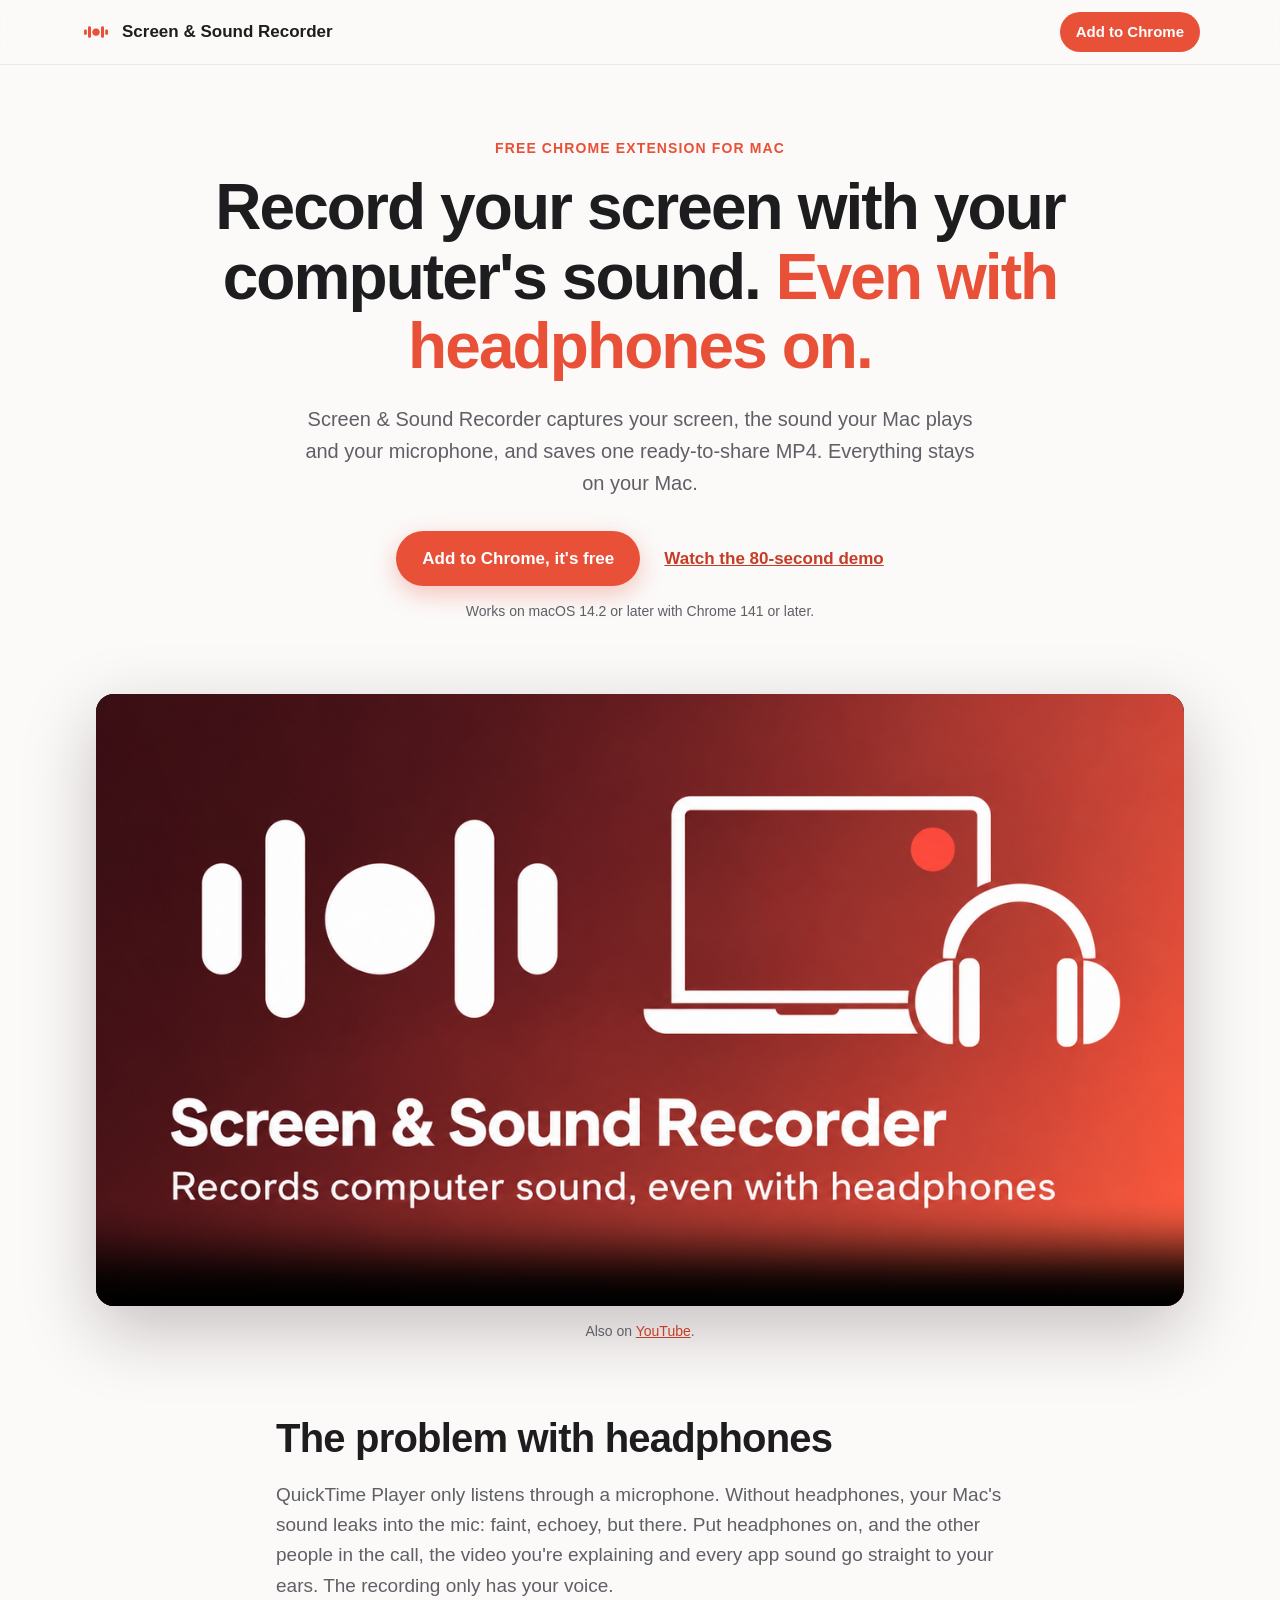
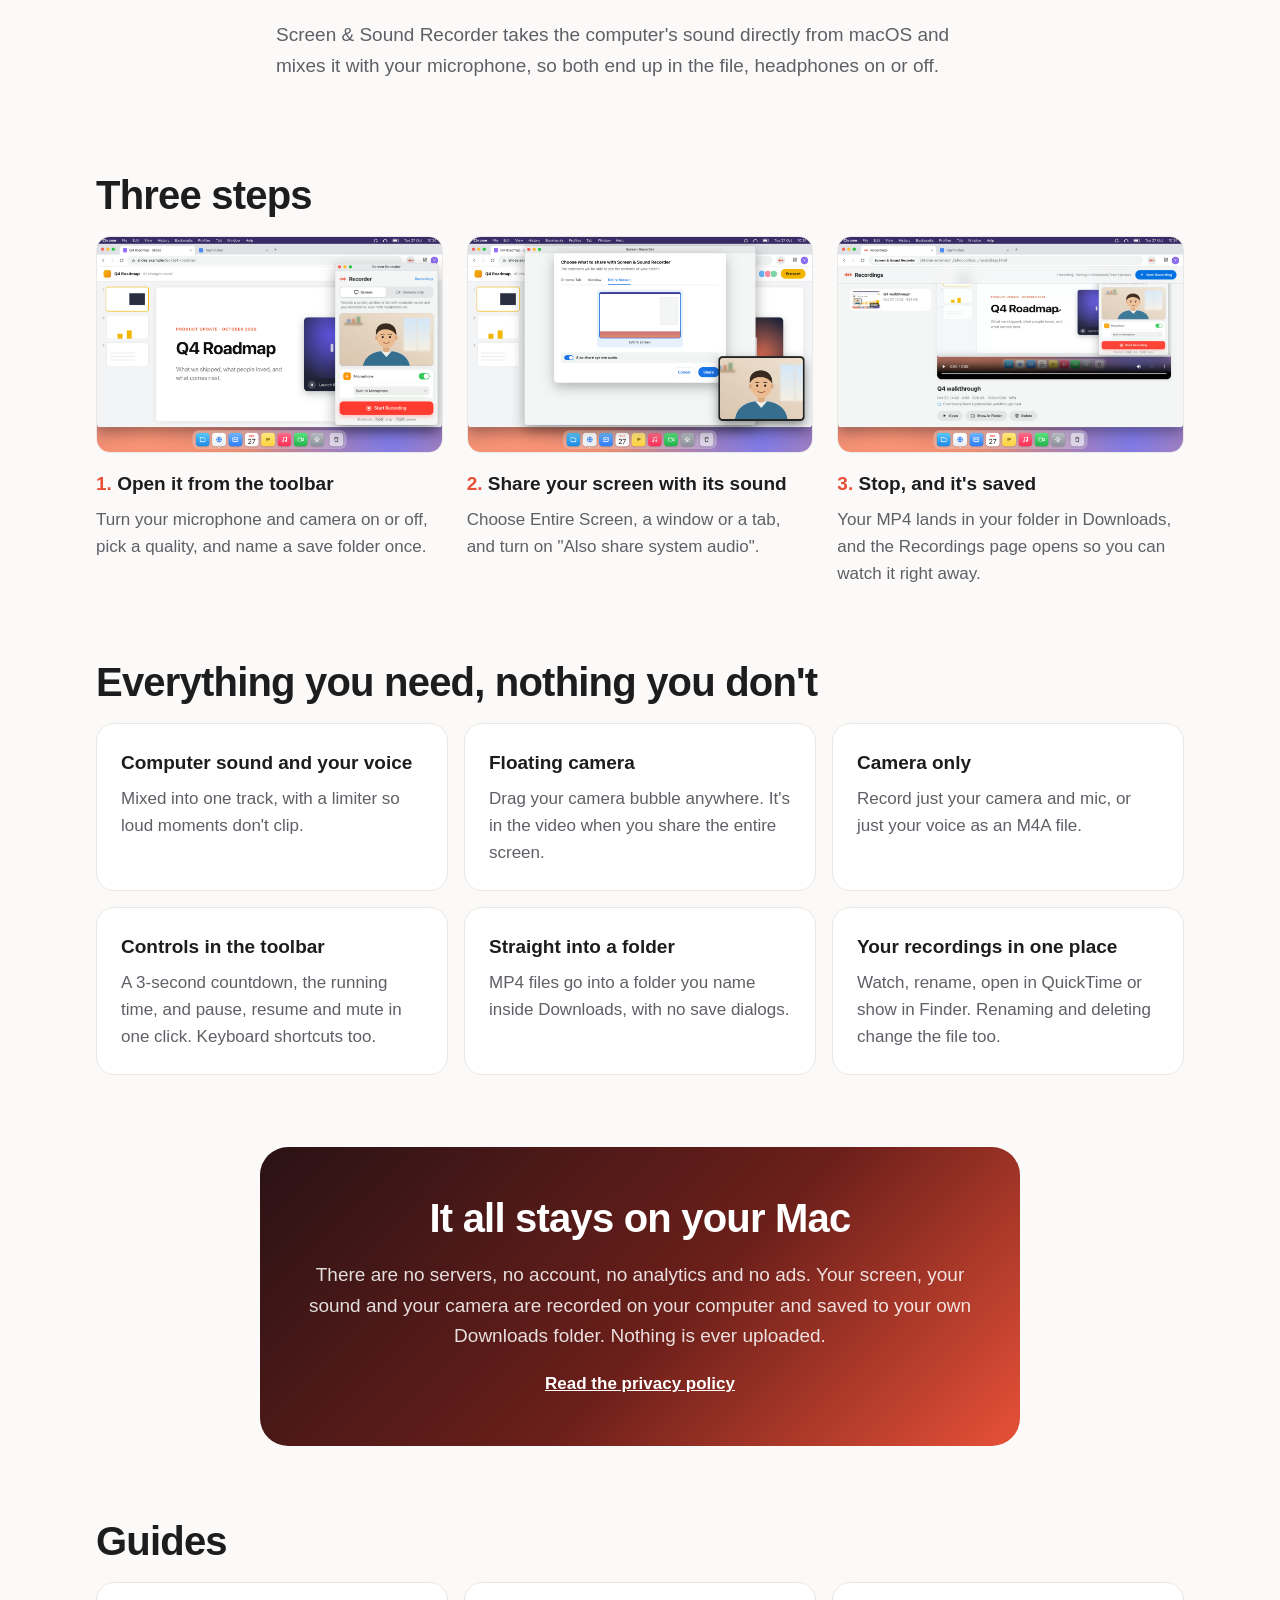
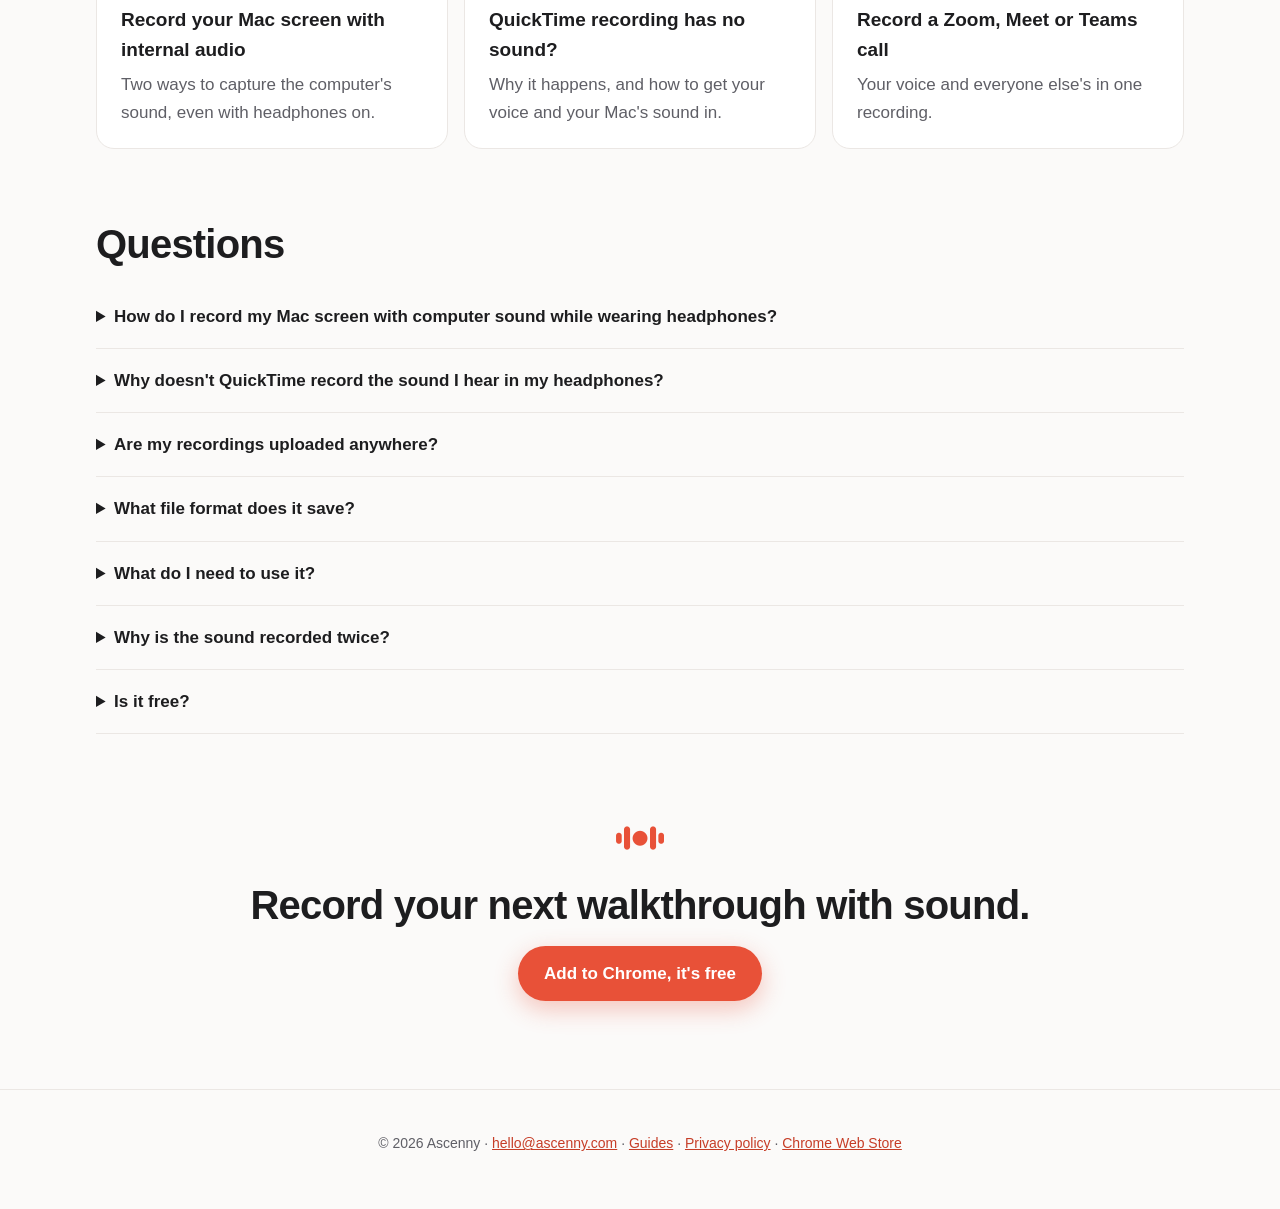
==== commit adcb310a: "Talk about QuickTime only when explaining missing computer sound" ====
--- a/index.html
+++ b/index.html
@@ -48,7 +48,7 @@
       {
         "@type": "Question",
         "name": "Why doesn't QuickTime record the sound I hear in my headphones?",
-        "acceptedAnswer": { "@type": "Answer", "text": "QuickTime Player, and the Screenshot toolbar before macOS 27, record sound only through a microphone. With headphones on, the computer's sound never reaches the microphone, so it is missing from the recording. macOS 27 adds an Include System Audio option to the Screenshot toolbar. Screen & Sound Recorder works on macOS 14.2 and later, mixes your microphone into the same file, and adds a floating camera window." }
+        "acceptedAnswer": { "@type": "Answer", "text": "QuickTime Player records sound only through a microphone. With headphones on, the computer's sound never reaches the microphone, so it is missing from the recording. Screen & Sound Recorder captures the computer's sound directly, mixes your microphone into the same file, and adds a floating camera window." }
       },
       {
         "@type": "Question",
@@ -102,7 +102,7 @@
 
     <section class="problem">
       <h2>The problem with headphones</h2>
-      <p>Built-in recorders like QuickTime Player only listen through a microphone. Without headphones, your Mac's sound leaks into the mic: faint, echoey, but there. Put headphones on, and the other people in the call, the video you're explaining and every app sound go straight to your ears. The recording only has your voice.</p>
+      <p>QuickTime Player only listens through a microphone. Without headphones, your Mac's sound leaks into the mic: faint, echoey, but there. Put headphones on, and the other people in the call, the video you're explaining and every app sound go straight to your ears. The recording only has your voice.</p>
       <p>Screen &amp; Sound Recorder takes the computer's sound directly from macOS and mixes it with your microphone, so both end up in the file, headphones on or off.</p>
     </section>
 
@@ -136,7 +136,7 @@
     <section class="guides">
       <h2>Guides</h2>
       <div class="grid">
-        <a class="card" href="/guides/record-mac-screen-with-internal-audio"><h3>Record your Mac screen with internal audio</h3><p>Three ways to capture the computer's sound, even with headphones on.</p></a>
+        <a class="card" href="/guides/record-mac-screen-with-internal-audio"><h3>Record your Mac screen with internal audio</h3><p>Two ways to capture the computer's sound, even with headphones on.</p></a>
         <a class="card" href="/guides/quicktime-screen-recording-no-sound"><h3>QuickTime recording has no sound?</h3><p>Why it happens, and how to get your voice and your Mac's sound in.</p></a>
         <a class="card" href="/guides/record-video-call-on-mac"><h3>Record a Zoom, Meet or Teams call</h3><p>Your voice and everyone else's in one recording.</p></a>
       </div>
@@ -145,7 +145,7 @@
     <section class="faq">
       <h2>Questions</h2>
       <details><summary>How do I record my Mac screen with computer sound while wearing headphones?</summary><p>Install Screen &amp; Sound Recorder, click its toolbar icon and press Start Recording. In Chrome's picker, choose Entire Screen and turn on "Also share system audio". The computer's sound is captured directly and mixed with your microphone, so it's recorded even when it only plays in your headphones.</p></details>
-      <details><summary>Why doesn't QuickTime record the sound I hear in my headphones?</summary><p>QuickTime Player, and the Screenshot toolbar before macOS 27, record sound only through a microphone. With headphones on, the computer's sound never reaches the microphone. macOS 27 adds an "Include System Audio" option to the Screenshot toolbar. Screen &amp; Sound Recorder works on macOS 14.2 and later, mixes your microphone into the same file, and adds a floating camera window.</p></details>
+      <details><summary>Why doesn't QuickTime record the sound I hear in my headphones?</summary><p>QuickTime Player records sound only through a microphone. With headphones on, the computer's sound never reaches the microphone, so it is missing from the recording. Screen &amp; Sound Recorder captures the computer's sound directly, mixes your microphone into the same file, and adds a floating camera window.</p></details>
       <details><summary>Are my recordings uploaded anywhere?</summary><p>No. Recordings are saved as files in a folder you choose inside Downloads. Nothing you record is sent anywhere.</p></details>
       <details><summary>What file format does it save?</summary><p>MP4 with H.264 video and AAC audio, which plays in QuickTime and almost everywhere else. Microphone-only recordings are saved as M4A.</p></details>
       <details><summary>What do I need to use it?</summary><p>A Mac with macOS 14.2 or later and Google Chrome 141 or later. The first time, turn on Google Chrome in System Settings → Privacy &amp; Security → Screen &amp; System Audio Recording, and allow the microphone and camera if you use them.</p></details>
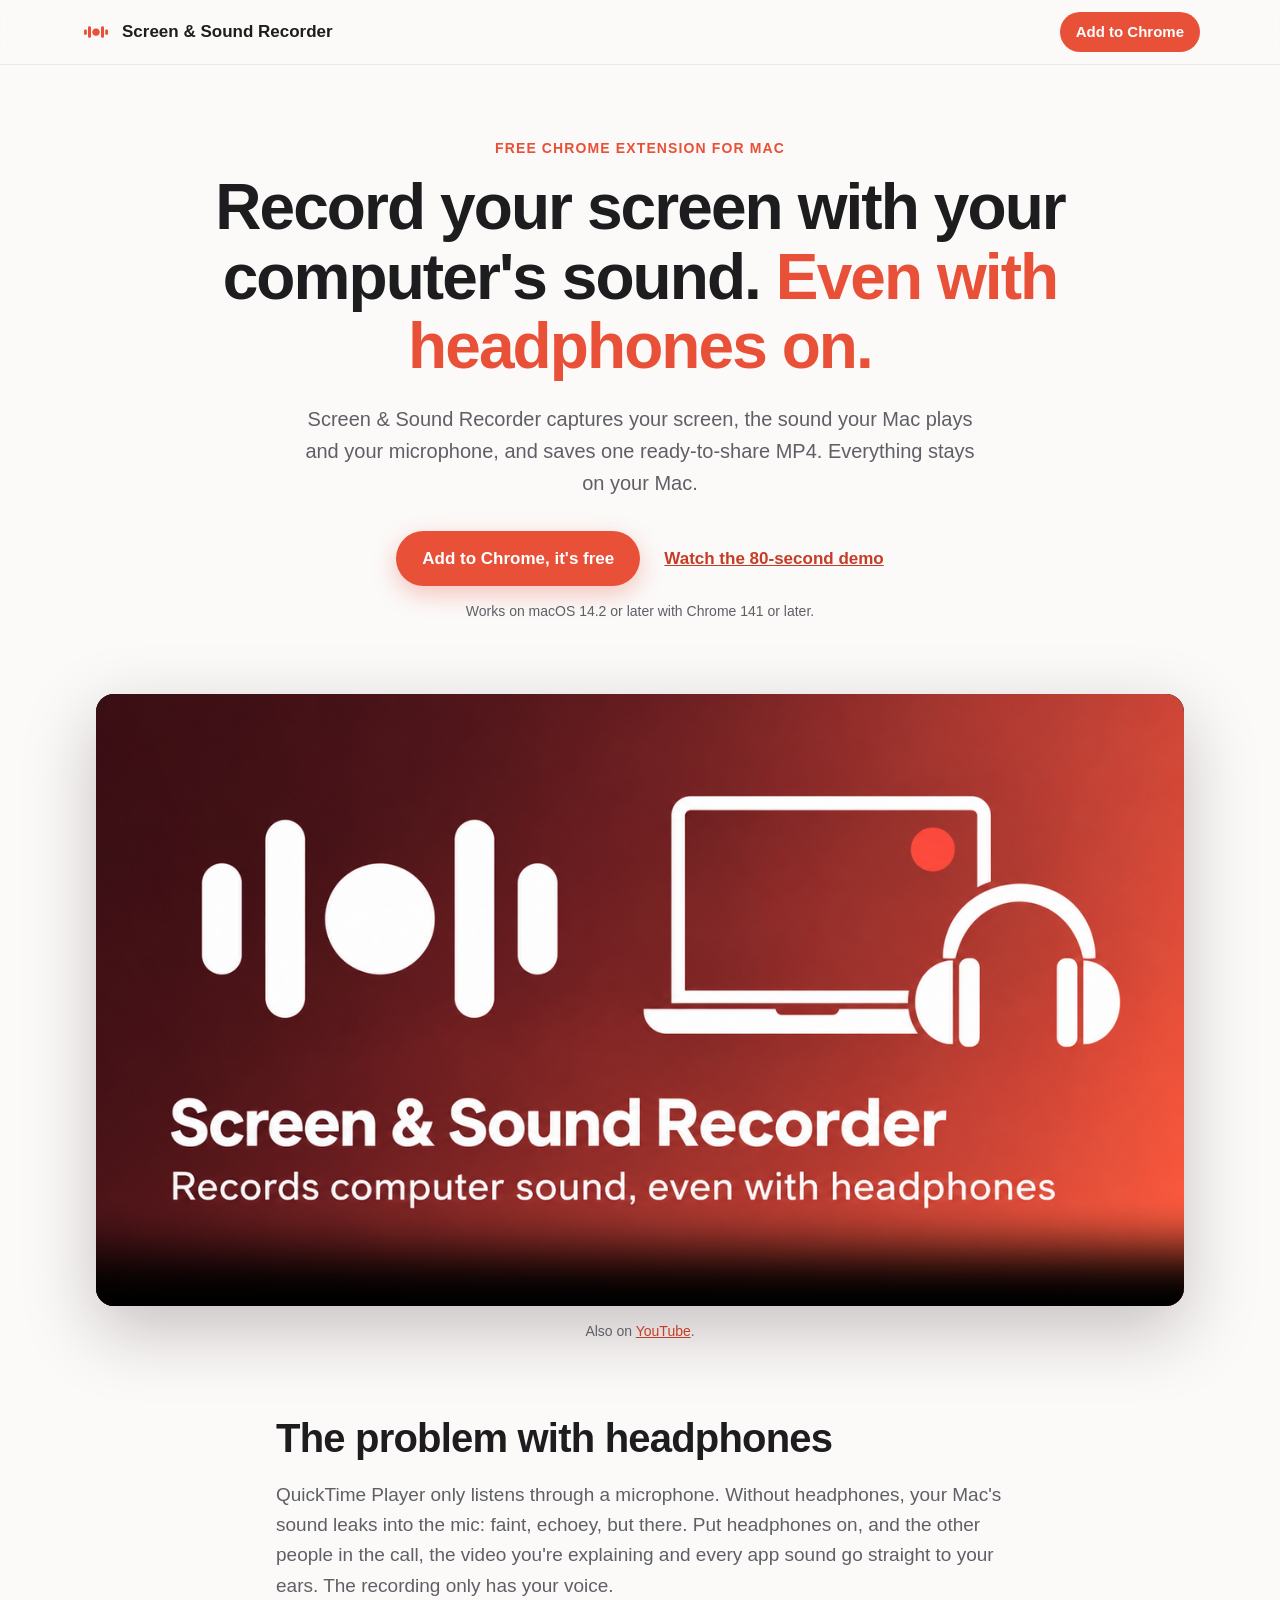
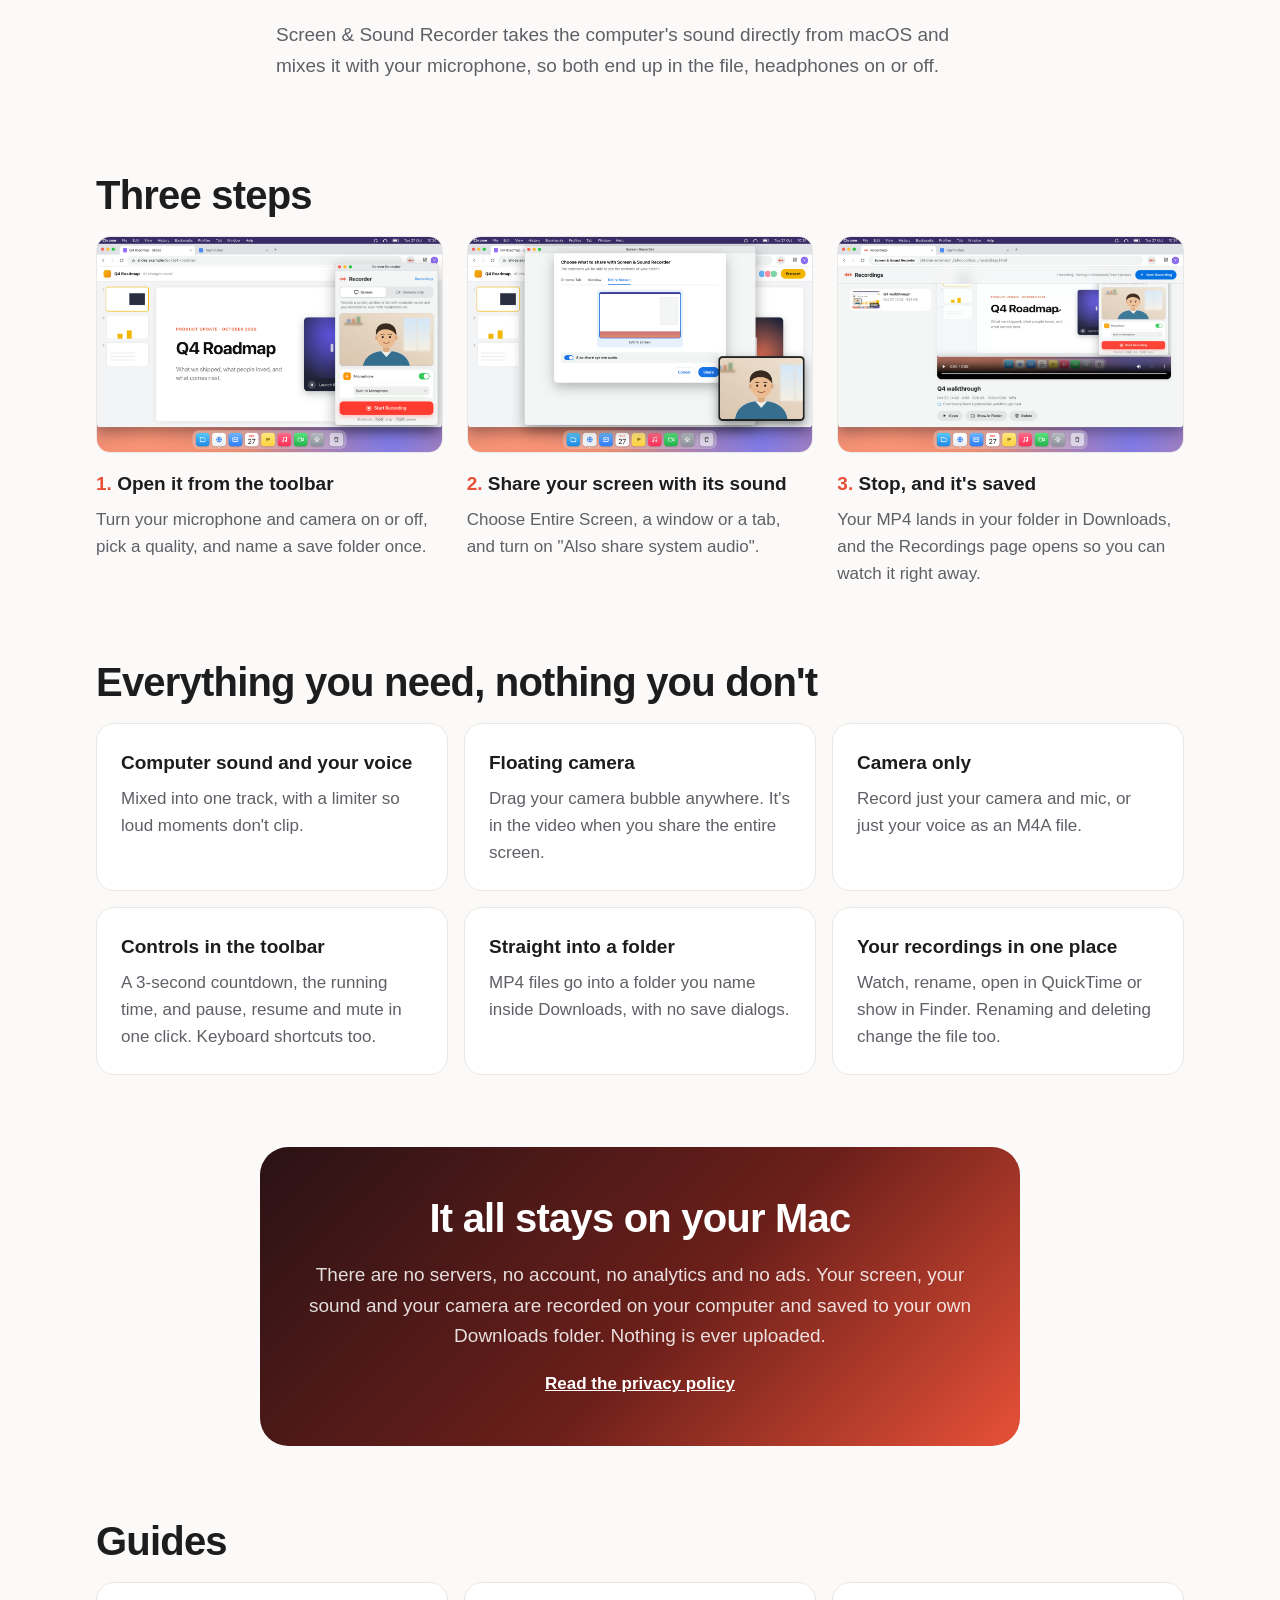
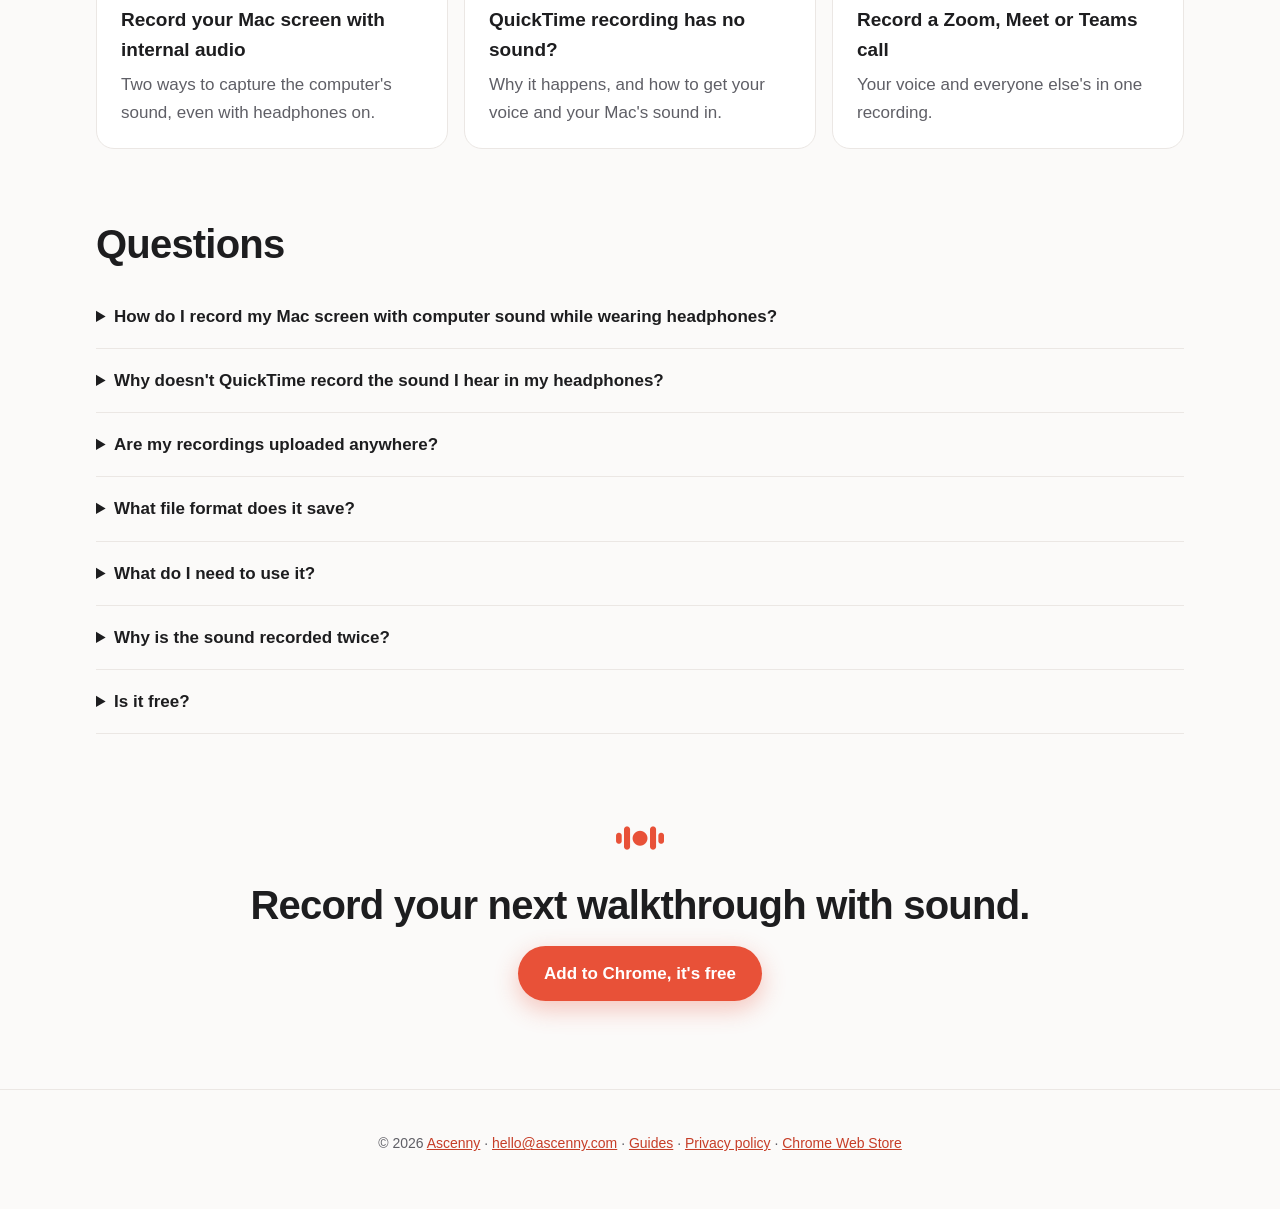
==== commit 831a3728: "Link Ascenny to ascenny.com The footer, the publisher in the structured data and llms.txt now point " ====
--- a/index.html
+++ b/index.html
@@ -31,7 +31,7 @@
     "downloadUrl": "https://chromewebstore.google.com/detail/gemaaokegkngogofohbmpjndjohbkkob",
     "image": "https://recorder.ascenny.com/assets/og-image.png",
     "author": { "@type": "Person", "name": "Yoong Zhun Tey" },
-    "publisher": { "@type": "Organization", "name": "Ascenny", "email": "hello@ascenny.com" },
+    "publisher": { "@type": "Organization", "name": "Ascenny", "url": "https://ascenny.com/", "email": "hello@ascenny.com" },
     "offers": { "@type": "Offer", "price": "0", "priceCurrency": "USD" }
   }
   </script>
@@ -161,7 +161,7 @@
   </main>
 
   <footer>
-    <p>© 2026 Ascenny · <a href="mailto:hello@ascenny.com">hello@ascenny.com</a> · <a href="/guides">Guides</a> · <a href="/privacy">Privacy policy</a> · <a href="https://chromewebstore.google.com/detail/gemaaokegkngogofohbmpjndjohbkkob">Chrome Web Store</a></p>
+    <p>© 2026 <a href="https://ascenny.com/">Ascenny</a> · <a href="mailto:hello@ascenny.com">hello@ascenny.com</a> · <a href="/guides">Guides</a> · <a href="/privacy">Privacy policy</a> · <a href="https://chromewebstore.google.com/detail/gemaaokegkngogofohbmpjndjohbkkob">Chrome Web Store</a></p>
   </footer>
 </body>
 </html>
